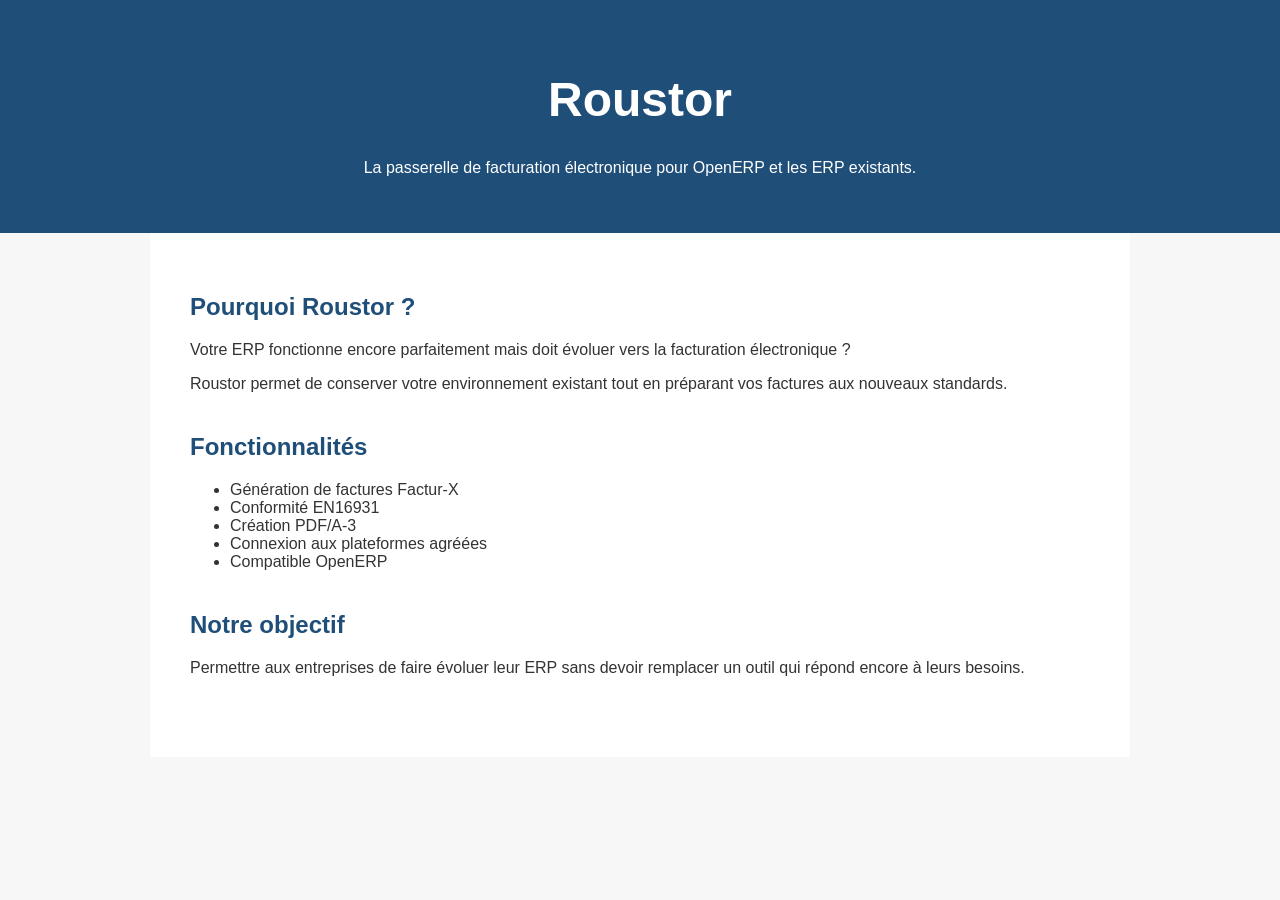
==== index.html @ 25cf322d "Revise index.html with new content and structure Updated the description meta tag and added new sect" ====
<!DOCTYPE html>
<html lang="fr">

<head>
    <meta charset="UTF-8">
    <meta name="viewport" content="width=device-width, initial-scale=1.0">

    <title>Roustor - Facturation électronique OpenERP</title>

    <meta name="description"
    content="Roustor accompagne les entreprises utilisant OpenERP vers la facturation électronique Factur-X et EN16931.">

    <link rel="stylesheet" href="style.css">
</head>

<body>

<header>
    <h1>Roustor</h1>

    <p>
        La passerelle de facturation électronique
        pour OpenERP et les ERP existants.
    </p>
</header>


<main>

<section>
<h2>Pourquoi Roustor ?</h2>

<p>
Votre ERP fonctionne encore parfaitement mais doit évoluer
vers la facturation électronique ?
</p>

<p>
Roustor permet de conserver votre environnement existant
tout en préparant vos factures aux nouveaux standards.
</p>

</section>


<section>
<h2>Fonctionnalités</h2>

<ul>
<li>Génération de factures Factur-X</li>
<li>Conformité EN16931</li>
<li>Création PDF/A-3</li>
<li>Connexion aux plateformes agréées</li>
<li>Compatible OpenERP</li>
</ul>

</section>


<section>
<h2>Notre objectif</h2>

<p>
Permettre aux entreprises de faire évoluer leur ERP
sans devoir remplacer un outil qui répond encore à leurs besoins.
</p>

</section>


</main>

</body>

</html>
---- style.css ----
body {
    font-family: Arial, sans-serif;
    margin: 0;
    padding: 0;
    background-color: #f7f7f7;
    color: #333;
}

header {
    background-color: #1f4e79;
    color: white;
    padding: 40px;
    text-align: center;
}

main {
    max-width: 900px;
    margin: auto;
    padding: 40px;
    background: white;
}

h1 {
    font-size: 48px;
}

h2 {
    color: #1f4e79;
}

section {
    margin-bottom: 40px;
}
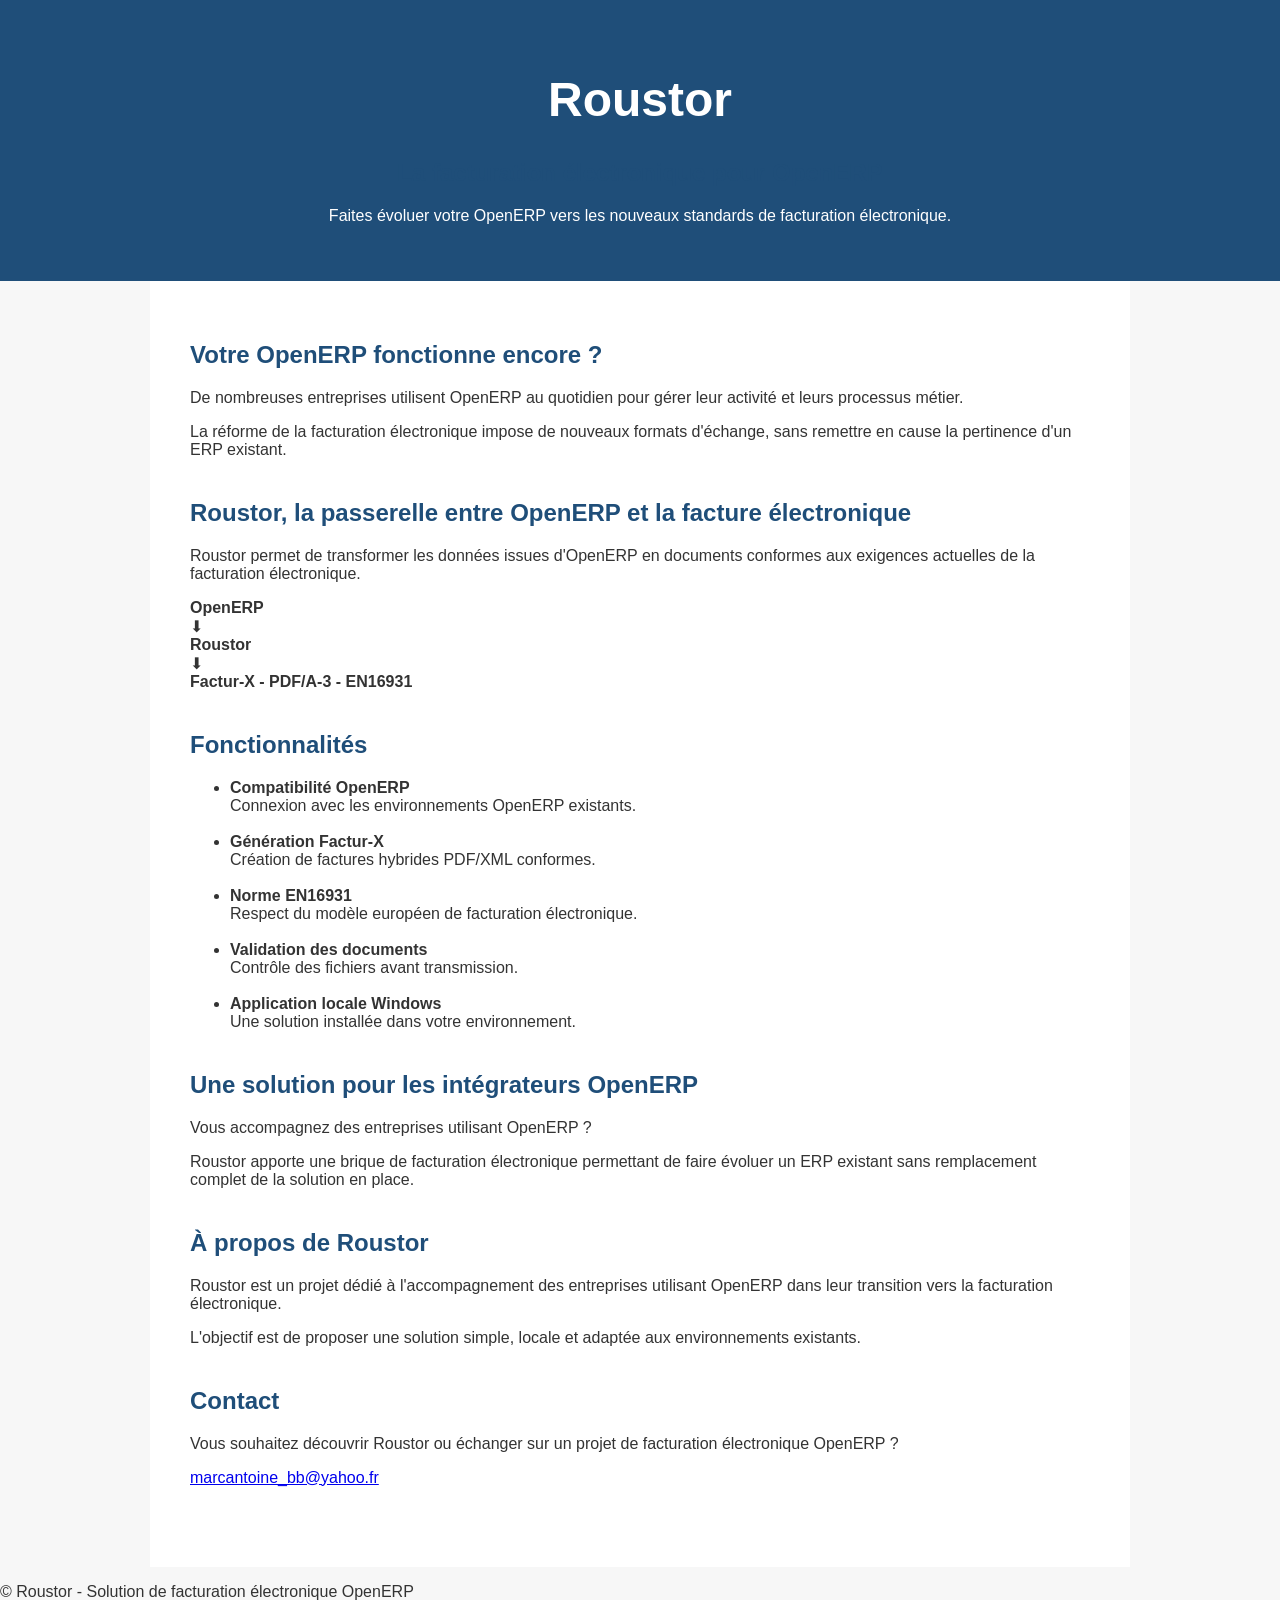
==== commit d8c77761: "Revise HTML content for Roustor's OpenERP solution Updated the title and description meta tags for b" ====
--- a/index.html
+++ b/index.html
@@ -5,71 +5,251 @@
     <meta charset="UTF-8">
     <meta name="viewport" content="width=device-width, initial-scale=1.0">
 
-    <title>Roustor - Facturation électronique OpenERP</title>
+    <title>Roustor - Facturation électronique pour OpenERP</title>
 
     <meta name="description"
-    content="Roustor accompagne les entreprises utilisant OpenERP vers la facturation électronique Factur-X et EN16931.">
+        content="Roustor est une solution de facturation électronique pour OpenERP. Génération Factur-X, PDF/A-3 et conformité EN16931.">
 
     <link rel="stylesheet" href="style.css">
 </head>
 
+
 <body>
 
+
 <header>
+
     <h1>Roustor</h1>
 
+    <h2>
+        La facturation électronique pour OpenERP
+    </h2>
+
     <p>
-        La passerelle de facturation électronique
-        pour OpenERP et les ERP existants.
+        Faites évoluer votre OpenERP vers les nouveaux standards
+        de facturation électronique.
     </p>
+
 </header>
 
 
+
 <main>
 
-<section>
-<h2>Pourquoi Roustor ?</h2>
-
-<p>
-Votre ERP fonctionne encore parfaitement mais doit évoluer
-vers la facturation électronique ?
-</p>
-
-<p>
-Roustor permet de conserver votre environnement existant
-tout en préparant vos factures aux nouveaux standards.
-</p>
-
-</section>
-
-
-<section>
+
+<section>
+
+<h2>Votre OpenERP fonctionne encore ?</h2>
+
+<p>
+De nombreuses entreprises utilisent OpenERP au quotidien
+pour gérer leur activité et leurs processus métier.
+</p>
+
+<p>
+La réforme de la facturation électronique impose de nouveaux
+formats d'échange, sans remettre en cause la pertinence
+d'un ERP existant.
+</p>
+
+</section>
+
+
+
+
+<section>
+
+<h2>Roustor, la passerelle entre OpenERP et la facture électronique</h2>
+
+<p>
+Roustor permet de transformer les données issues d'OpenERP
+en documents conformes aux exigences actuelles de la
+facturation électronique.
+</p>
+
+
+<p>
+<strong>
+OpenERP
+</strong>
+
+<br>
+
+⬇
+
+<br>
+
+<strong>
+Roustor
+</strong>
+
+<br>
+
+⬇
+
+<br>
+
+<strong>
+Factur-X - PDF/A-3 - EN16931
+</strong>
+
+</p>
+
+
+</section>
+
+
+
+
+
+<section>
+
 <h2>Fonctionnalités</h2>
 
+
 <ul>
-<li>Génération de factures Factur-X</li>
-<li>Conformité EN16931</li>
-<li>Création PDF/A-3</li>
-<li>Connexion aux plateformes agréées</li>
-<li>Compatible OpenERP</li>
+
+<li>
+<strong>Compatibilité OpenERP</strong>
+<br>
+Connexion avec les environnements OpenERP existants.
+</li>
+
+
+<br>
+
+
+<li>
+<strong>Génération Factur-X</strong>
+<br>
+Création de factures hybrides PDF/XML conformes.
+</li>
+
+
+<br>
+
+
+<li>
+<strong>Norme EN16931</strong>
+<br>
+Respect du modèle européen de facturation électronique.
+</li>
+
+
+<br>
+
+
+<li>
+<strong>Validation des documents</strong>
+<br>
+Contrôle des fichiers avant transmission.
+</li>
+
+
+<br>
+
+
+<li>
+<strong>Application locale Windows</strong>
+<br>
+Une solution installée dans votre environnement.
+</li>
+
+
 </ul>
 
-</section>
-
-
-<section>
-<h2>Notre objectif</h2>
-
-<p>
-Permettre aux entreprises de faire évoluer leur ERP
-sans devoir remplacer un outil qui répond encore à leurs besoins.
-</p>
-
-</section>
+
+</section>
+
+
+
+
+
+<section>
+
+<h2>Une solution pour les intégrateurs OpenERP</h2>
+
+
+<p>
+Vous accompagnez des entreprises utilisant OpenERP ?
+</p>
+
+
+<p>
+Roustor apporte une brique de facturation électronique
+permettant de faire évoluer un ERP existant sans
+remplacement complet de la solution en place.
+</p>
+
+
+</section>
+
+
+
+
+
+<section>
+
+<h2>À propos de Roustor</h2>
+
+
+<p>
+Roustor est un projet dédié à l'accompagnement des entreprises
+utilisant OpenERP dans leur transition vers la facturation
+électronique.
+</p>
+
+
+<p>
+L'objectif est de proposer une solution simple, locale et
+adaptée aux environnements existants.
+</p>
+
+
+</section>
+
+
+
+
+
+<section>
+
+<h2>Contact</h2>
+
+
+<p>
+Vous souhaitez découvrir Roustor ou échanger sur un projet
+de facturation électronique OpenERP ?
+</p>
+
+
+<p>
+<a href="mailto:marcantoine_bb@yahoo.fr">
+marcantoine_bb@yahoo.fr
+</a>
+</p>
+
+
+</section>
+
 
 
 </main>
 
+
+
+
+<footer>
+
+<p>
+© Roustor - Solution de facturation électronique OpenERP
+</p>
+
+
+</footer>
+
+
+
 </body>
 
 </html>
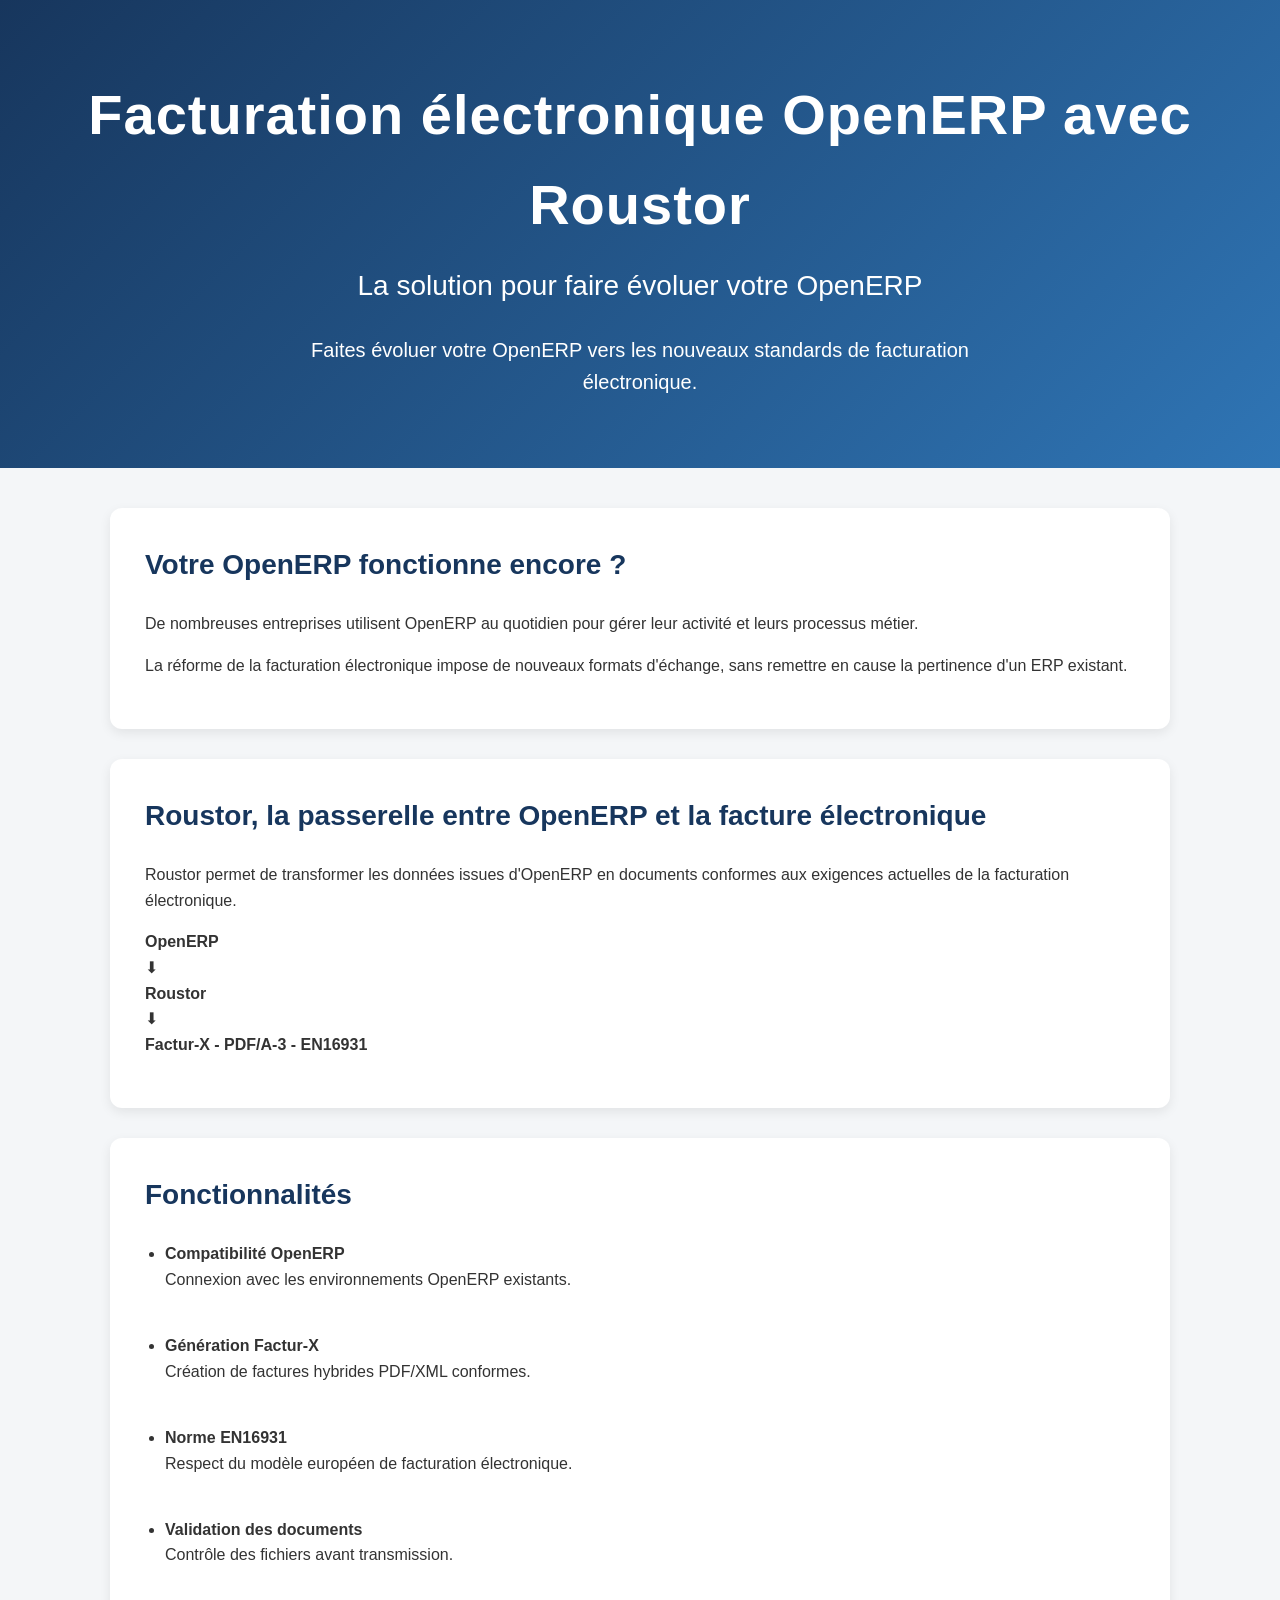
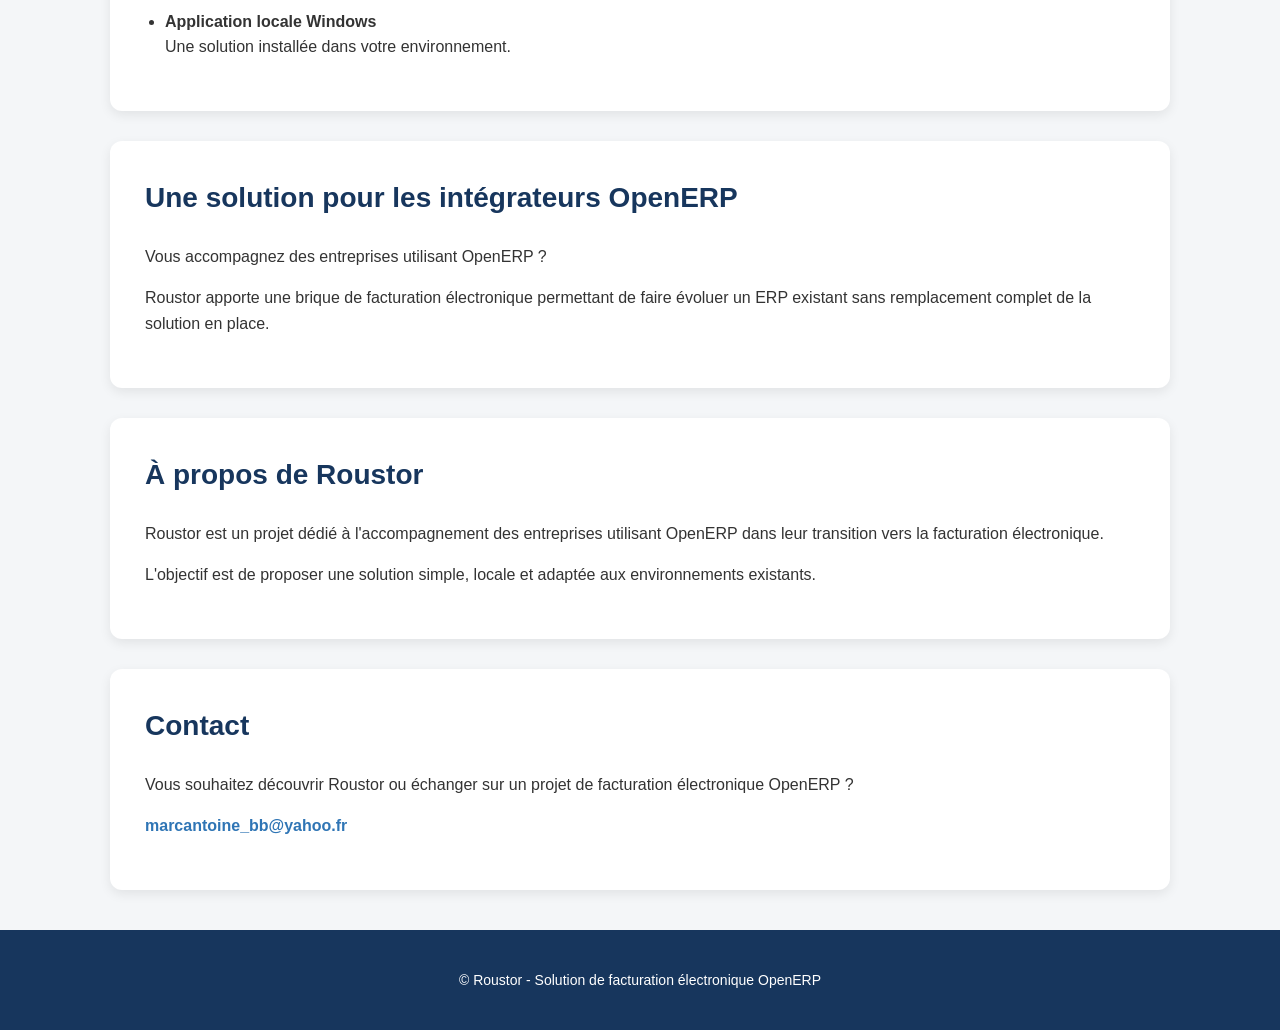
==== commit 640ccd47: "Optimisation SEO page accueil" ====
--- a/index.html
+++ b/index.html
@@ -5,10 +5,10 @@
     <meta charset="UTF-8">
     <meta name="viewport" content="width=device-width, initial-scale=1.0">
 
-    <title>Roustor - Facturation électronique pour OpenERP</title>
-
-    <meta name="description"
-        content="Roustor est une solution de facturation électronique pour OpenERP. Génération Factur-X, PDF/A-3 et conformité EN16931.">
+    <title>Roustor | Facturation électronique OpenERP - Factur-X EN16931</title>
+
+   <meta name="description"
+    content="Roustor accompagne les entreprises utilisant OpenERP dans la transition vers la facturation électronique. Génération Factur-X, PDF/A-3 et conformité EN16931.">
 
     <link rel="stylesheet" href="style.css">
 </head>
@@ -19,10 +19,12 @@
 
 <header>
 
-    <h1>Roustor</h1>
+   <h1>
+    Facturation électronique OpenERP avec Roustor
+    </h1>
 
     <h2>
-        La facturation électronique pour OpenERP
+    La solution pour faire évoluer votre OpenERP
     </h2>
 
     <p>
--- a/style.css
+++ b/style.css
@@ -1,33 +1,280 @@
+/* =========================
+   Roustor - Style principal
+   ========================= */
+
+
+* {
+    box-sizing: border-box;
+}
+
+
 body {
-    font-family: Arial, sans-serif;
+
     margin: 0;
-    padding: 0;
-    background-color: #f7f7f7;
+
+    font-family:
+        "Segoe UI",
+        Arial,
+        Helvetica,
+        sans-serif;
+
+    background-color: #f4f6f8;
+
     color: #333;
-}
+
+    line-height: 1.6;
+}
+
+
+
+/* =========================
+   En-tête
+   ========================= */
+
 
 header {
-    background-color: #1f4e79;
+
+    background:
+        linear-gradient(
+            135deg,
+            #17365d,
+            #2f75b5
+        );
+
     color: white;
-    padding: 40px;
+
     text-align: center;
-}
+
+    padding: 70px 20px;
+
+}
+
+
+
+header h1 {
+
+    font-size: 56px;
+
+    margin: 0 0 15px;
+
+    letter-spacing: 1px;
+
+}
+
+
+
+header h2 {
+
+    font-size: 28px;
+
+    font-weight: normal;
+
+    margin: 10px 0 25px;
+
+}
+
+
+
+header p {
+
+    max-width: 750px;
+
+    margin: auto;
+
+    font-size: 20px;
+
+}
+
+
+
+
+
+/* =========================
+   Contenu principal
+   ========================= */
+
 
 main {
-    max-width: 900px;
-    margin: auto;
-    padding: 40px;
+
+    max-width: 1100px;
+
+    margin: 40px auto;
+
+    padding: 0 20px;
+
+}
+
+
+
+section {
+
     background: white;
-}
-
-h1 {
-    font-size: 48px;
-}
-
-h2 {
-    color: #1f4e79;
-}
-
-section {
-    margin-bottom: 40px;
-}
+
+    border-radius: 12px;
+
+    padding: 35px;
+
+    margin-bottom: 30px;
+
+    box-shadow:
+        0 4px 12px rgba(0,0,0,0.08);
+
+}
+
+
+
+section h2 {
+
+    margin-top: 0;
+
+    color: #17365d;
+
+    font-size: 28px;
+
+}
+
+
+
+
+
+/* =========================
+   Listes fonctionnalités
+   ========================= */
+
+
+ul {
+
+    padding-left: 20px;
+
+}
+
+
+li {
+
+    margin-bottom: 15px;
+
+}
+
+
+
+
+
+/* =========================
+   Mise en avant du schéma
+   ========================= */
+
+
+section div {
+
+    text-align: center;
+
+    margin-top: 30px;
+
+}
+
+
+
+section div p {
+
+    display: inline-block;
+
+    background: #eef5fb;
+
+    padding: 25px 45px;
+
+    border-radius: 10px;
+
+    font-size: 18px;
+
+}
+
+
+
+
+
+/* =========================
+   Liens
+   ========================= */
+
+
+a {
+
+    color: #2f75b5;
+
+    font-weight: bold;
+
+    text-decoration: none;
+
+}
+
+
+a:hover {
+
+    text-decoration: underline;
+
+}
+
+
+
+
+
+/* =========================
+   Pied de page
+   ========================= */
+
+
+footer {
+
+    text-align: center;
+
+    padding: 25px;
+
+    background: #17365d;
+
+    color: white;
+
+    font-size: 14px;
+
+}
+
+
+
+
+
+/* =========================
+   Adaptation mobile
+   ========================= */
+
+
+@media screen and (max-width: 700px) {
+
+
+    header h1 {
+
+        font-size: 42px;
+
+    }
+
+
+    header h2 {
+
+        font-size: 22px;
+
+    }
+
+
+    header p {
+
+        font-size: 17px;
+
+    }
+
+
+    section {
+
+        padding: 25px;
+
+    }
+
+
+}
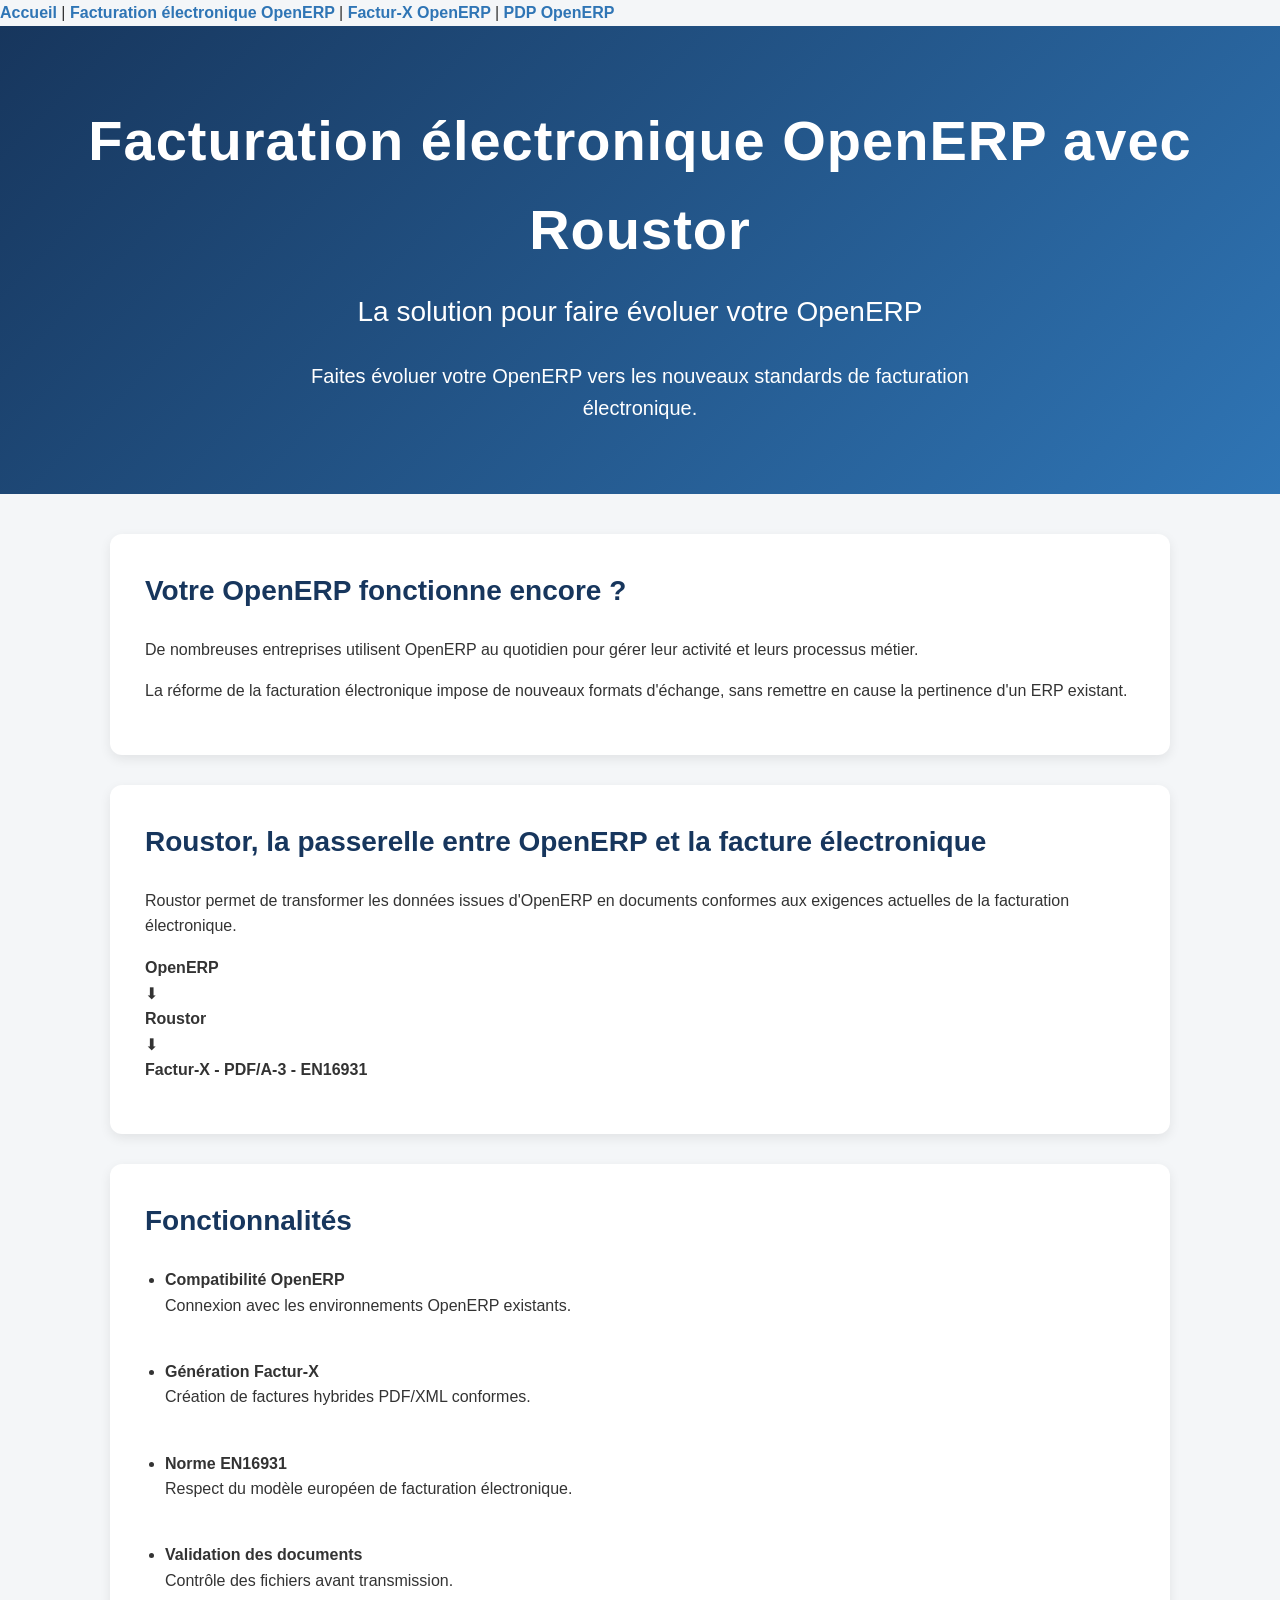
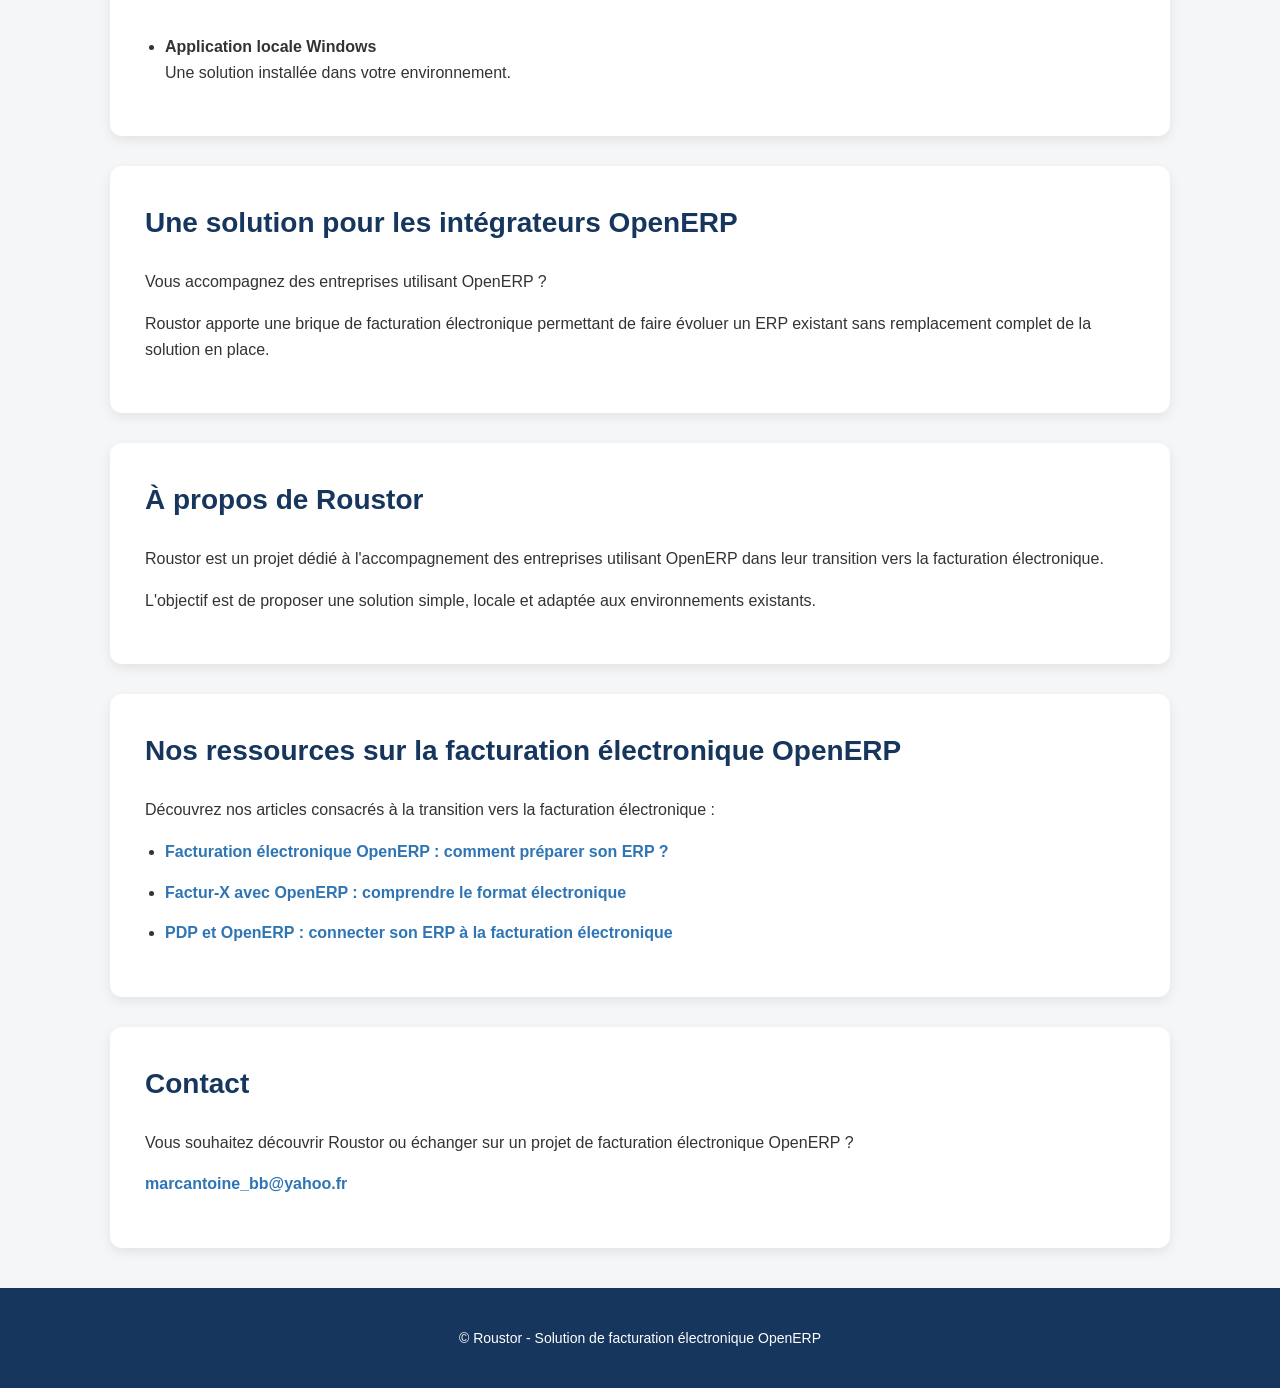
==== commit 5829514b: "Enhance index.html with navigation and resources Added navigation links and resource section for ele" ====
--- a/index.html
+++ b/index.html
@@ -16,6 +16,31 @@
 
 <body>
 
+    <nav>
+
+        <a href="index.html">
+            Accueil
+        </a>
+    
+        |
+    
+        <a href="facturation-electronique-openerp.html">
+            Facturation électronique OpenERP
+        </a>
+    
+        |
+    
+        <a href="factur-x-openerp.html">
+            Factur-X OpenERP
+        </a>
+    
+        |
+    
+        <a href="pdp-facturation-electronique-openerp.html">
+            PDP OpenERP
+        </a>
+    
+    </nav>
 
 <header>
 
@@ -211,11 +236,49 @@
 </section>
 
 
-
-
-
-<section>
-
+<section>
+    
+    <h2>
+    Nos ressources sur la facturation électronique OpenERP
+    </h2>
+    
+    
+    <p>
+    Découvrez nos articles consacrés à la transition
+    vers la facturation électronique :
+    </p>
+    
+    
+    <ul>
+    
+    <li>
+    <a href="facturation-electronique-openerp.html">
+    Facturation électronique OpenERP : comment préparer son ERP ?
+    </a>
+    </li>
+    
+    
+    <li>
+    <a href="factur-x-openerp.html">
+    Factur-X avec OpenERP : comprendre le format électronique
+    </a>
+    </li>
+    
+    
+    <li>
+    <a href="pdp-facturation-electronique-openerp.html">
+    PDP et OpenERP : connecter son ERP à la facturation électronique
+    </a>
+    </li>
+    
+    </ul>
+    
+    
+    </section>
+
+
+<section>
+    
 <h2>Contact</h2>
 
 
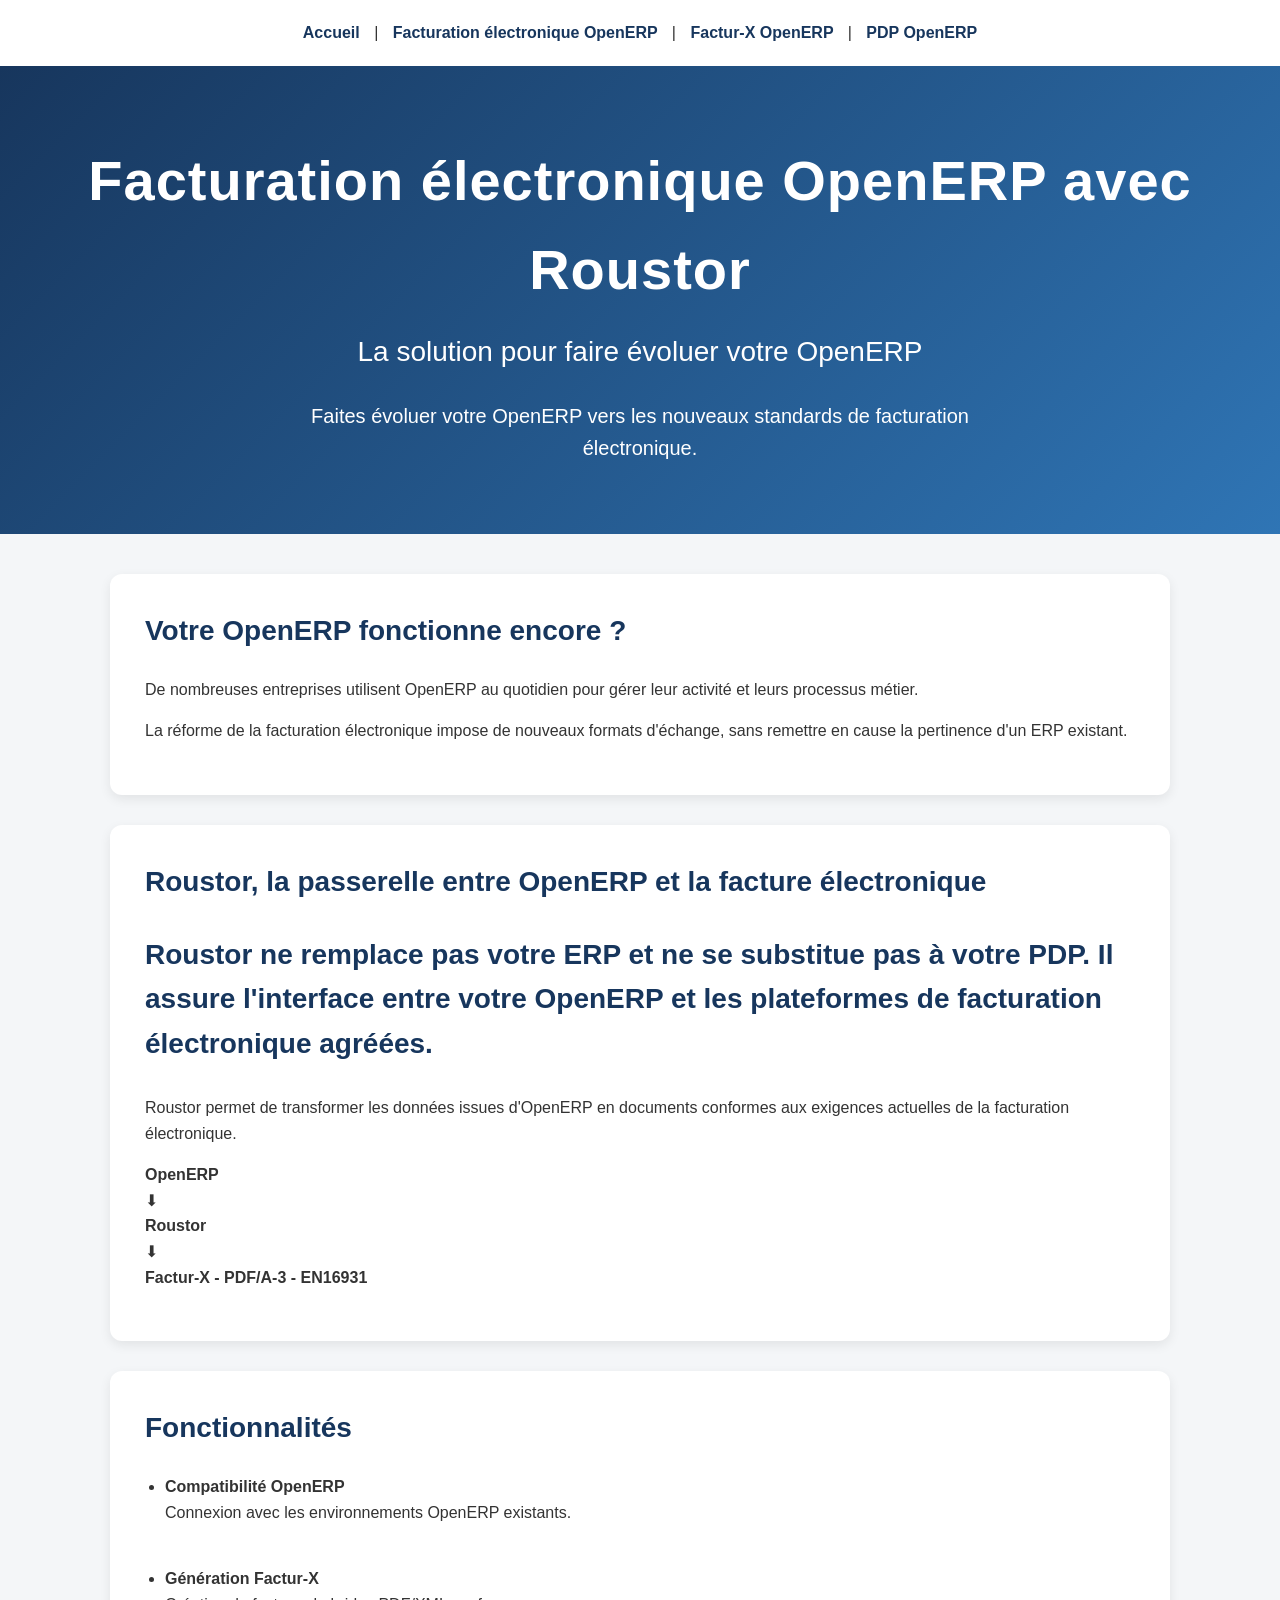
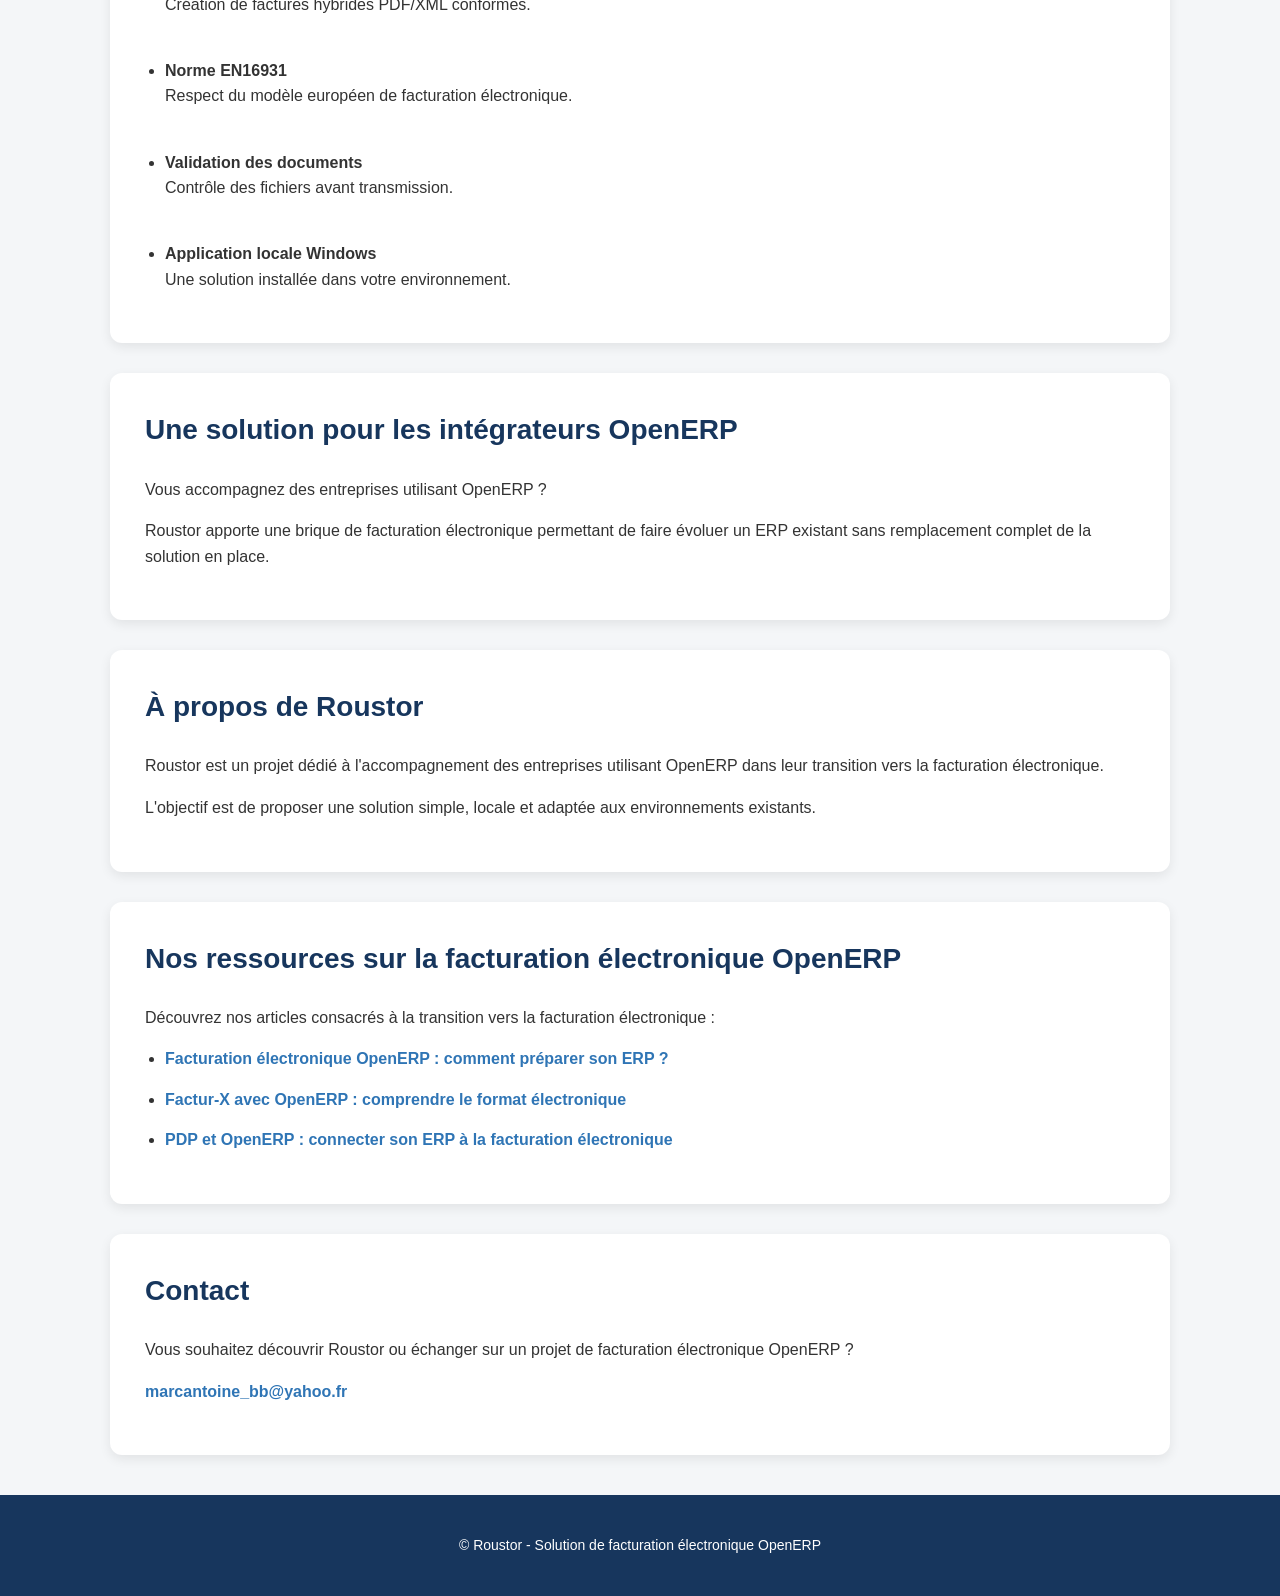
==== commit a6aecb97: "Enhance Roustor section with additional information Added a description paragraph about Roustor's fu" ====
--- a/index.html
+++ b/index.html
@@ -86,7 +86,15 @@
 
 <section>
 
-<h2>Roustor, la passerelle entre OpenERP et la facture électronique</h2>
+<h2>Roustor, la passerelle entre OpenERP et la facture électronique
+    
+<p>
+Roustor ne remplace pas votre ERP et ne se substitue pas à votre PDP.
+Il assure l'interface entre votre OpenERP et les plateformes de
+facturation électronique agréées.
+</p>
+
+</h2>
 
 <p>
 Roustor permet de transformer les données issues d'OpenERP
--- a/style.css
+++ b/style.css
@@ -278,3 +278,29 @@
 
 
 }
+
+nav {
+
+    text-align: center;
+
+    padding: 20px;
+
+    background: white;
+
+}
+
+
+nav a {
+
+    margin: 0 10px;
+
+    color: #17365d;
+
+}
+
+
+nav a:hover {
+
+    color: #2f75b5;
+
+}
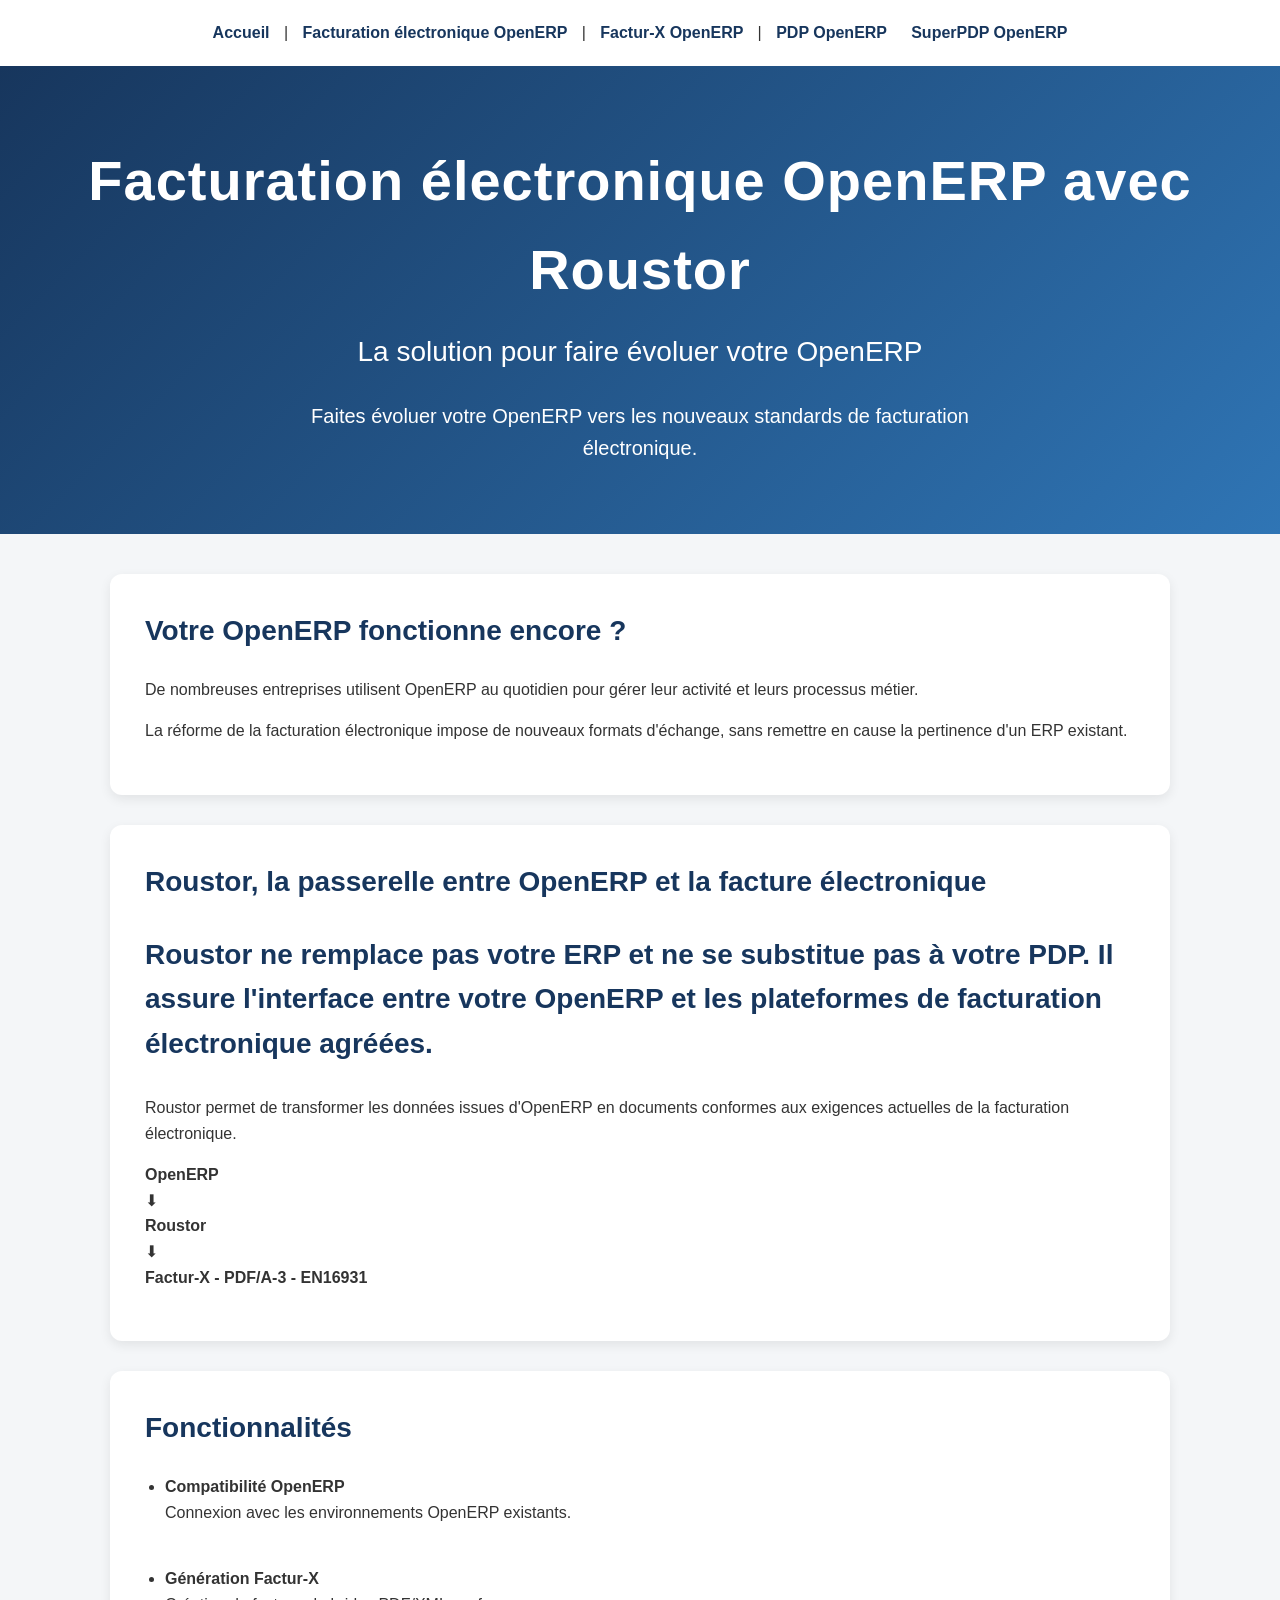
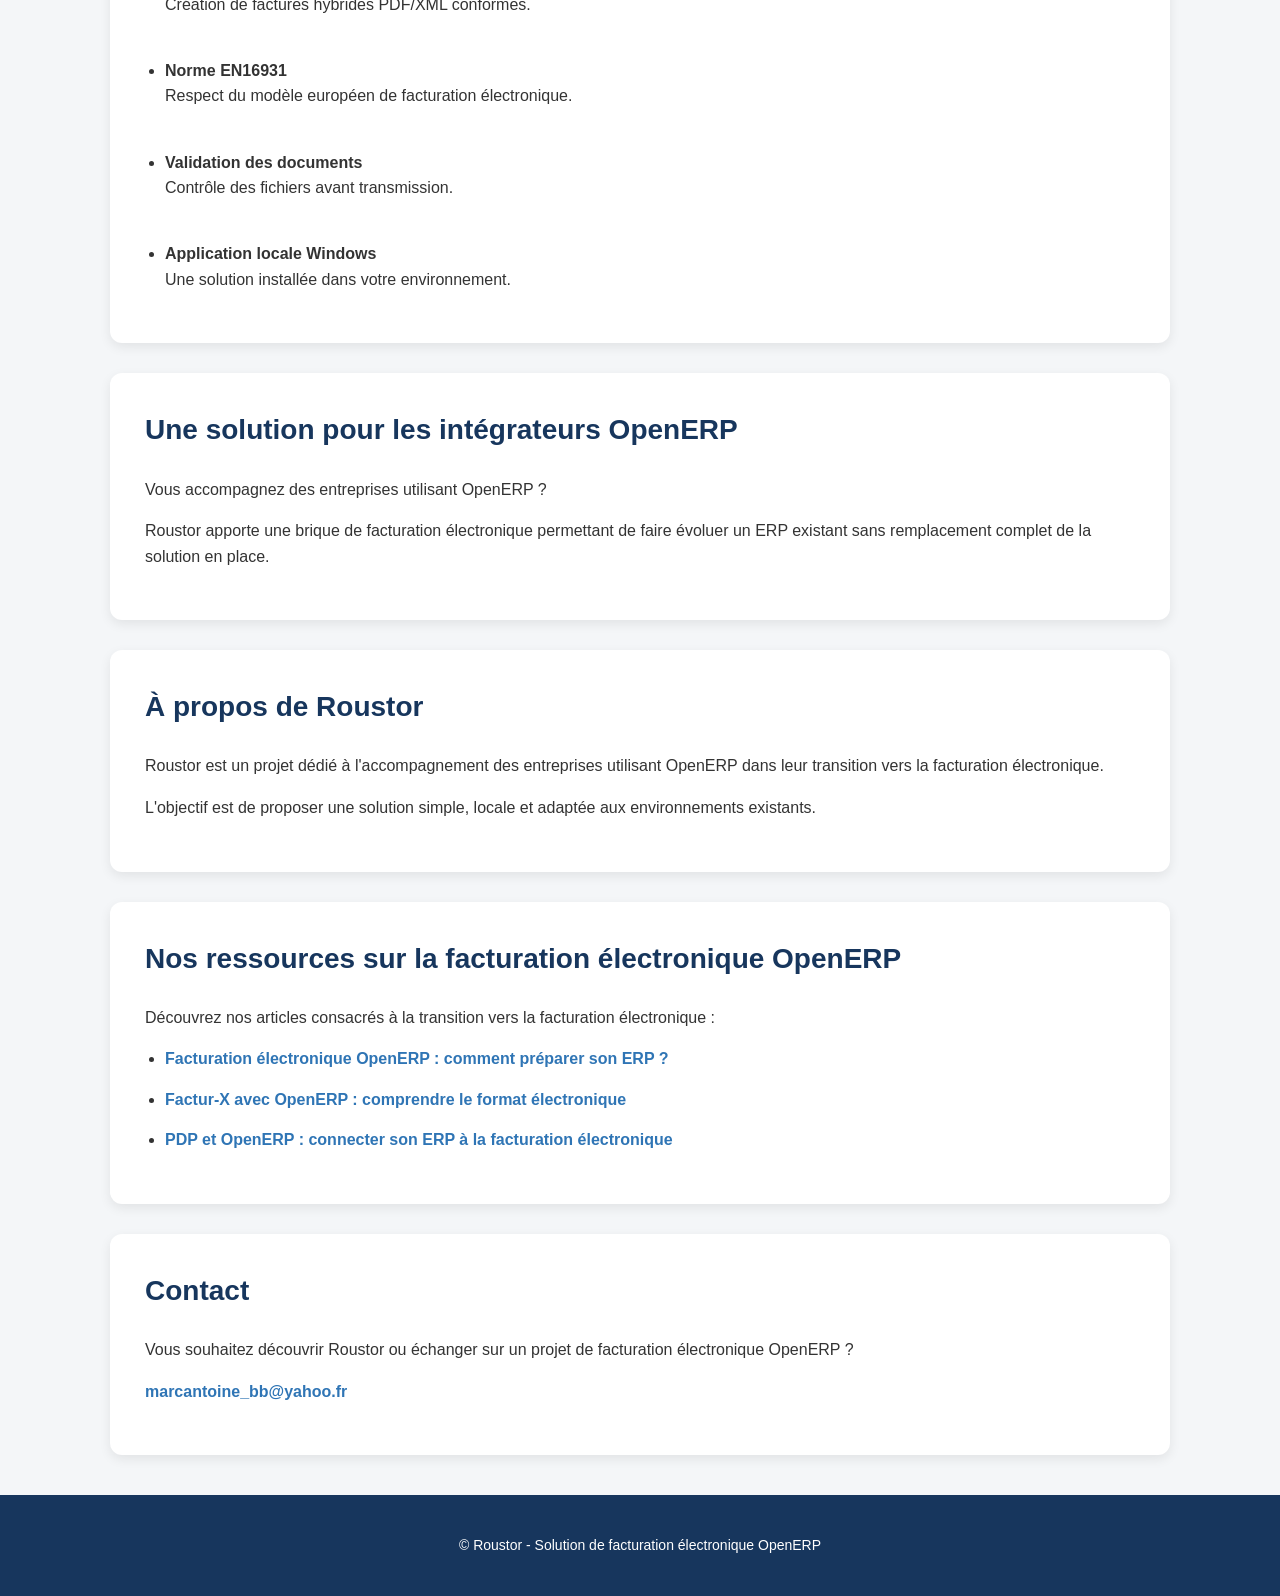
==== commit 2cd31ae3: "Add link to SuperPDP OpenERP in index.html" ====
--- a/index.html
+++ b/index.html
@@ -38,6 +38,10 @@
     
         <a href="pdp-facturation-electronique-openerp.html">
             PDP OpenERP
+        </a>
+
+        <a href="superpdp-openerp.html">
+            SuperPDP OpenERP
         </a>
     
     </nav>
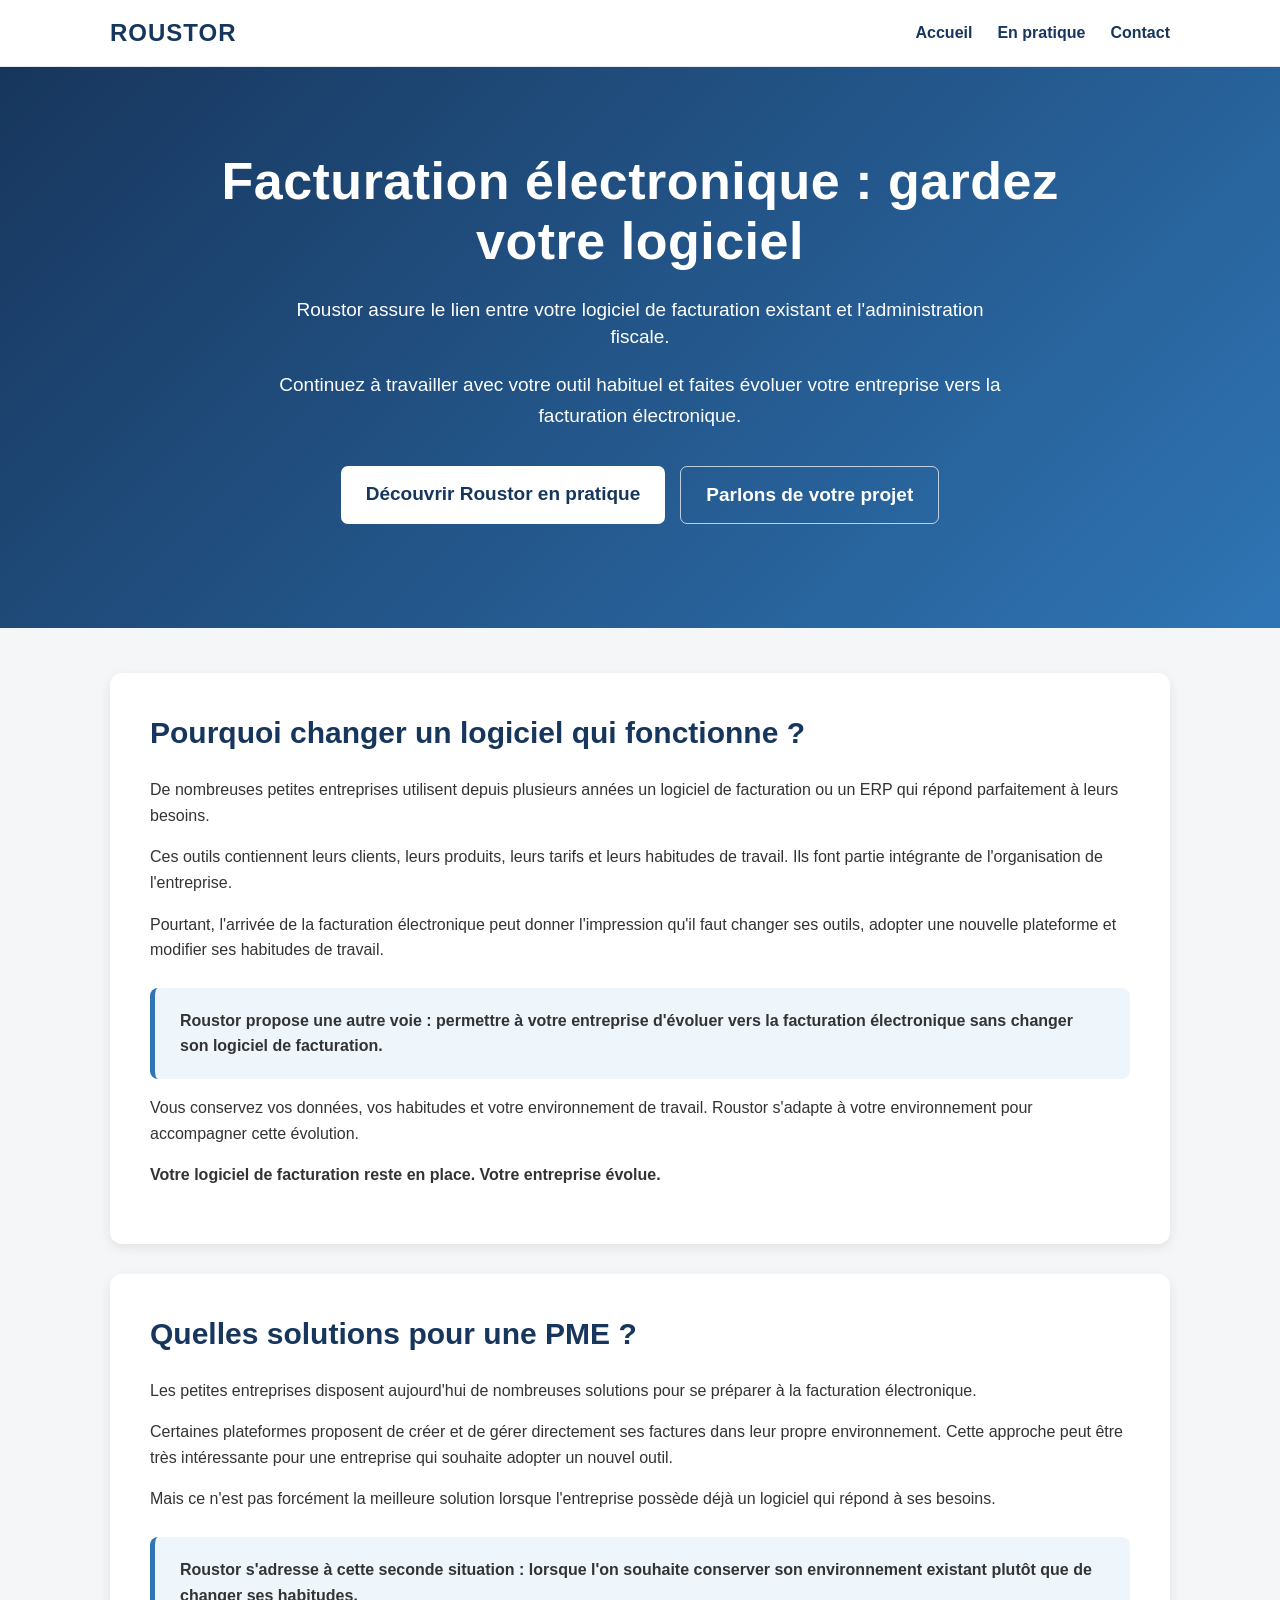
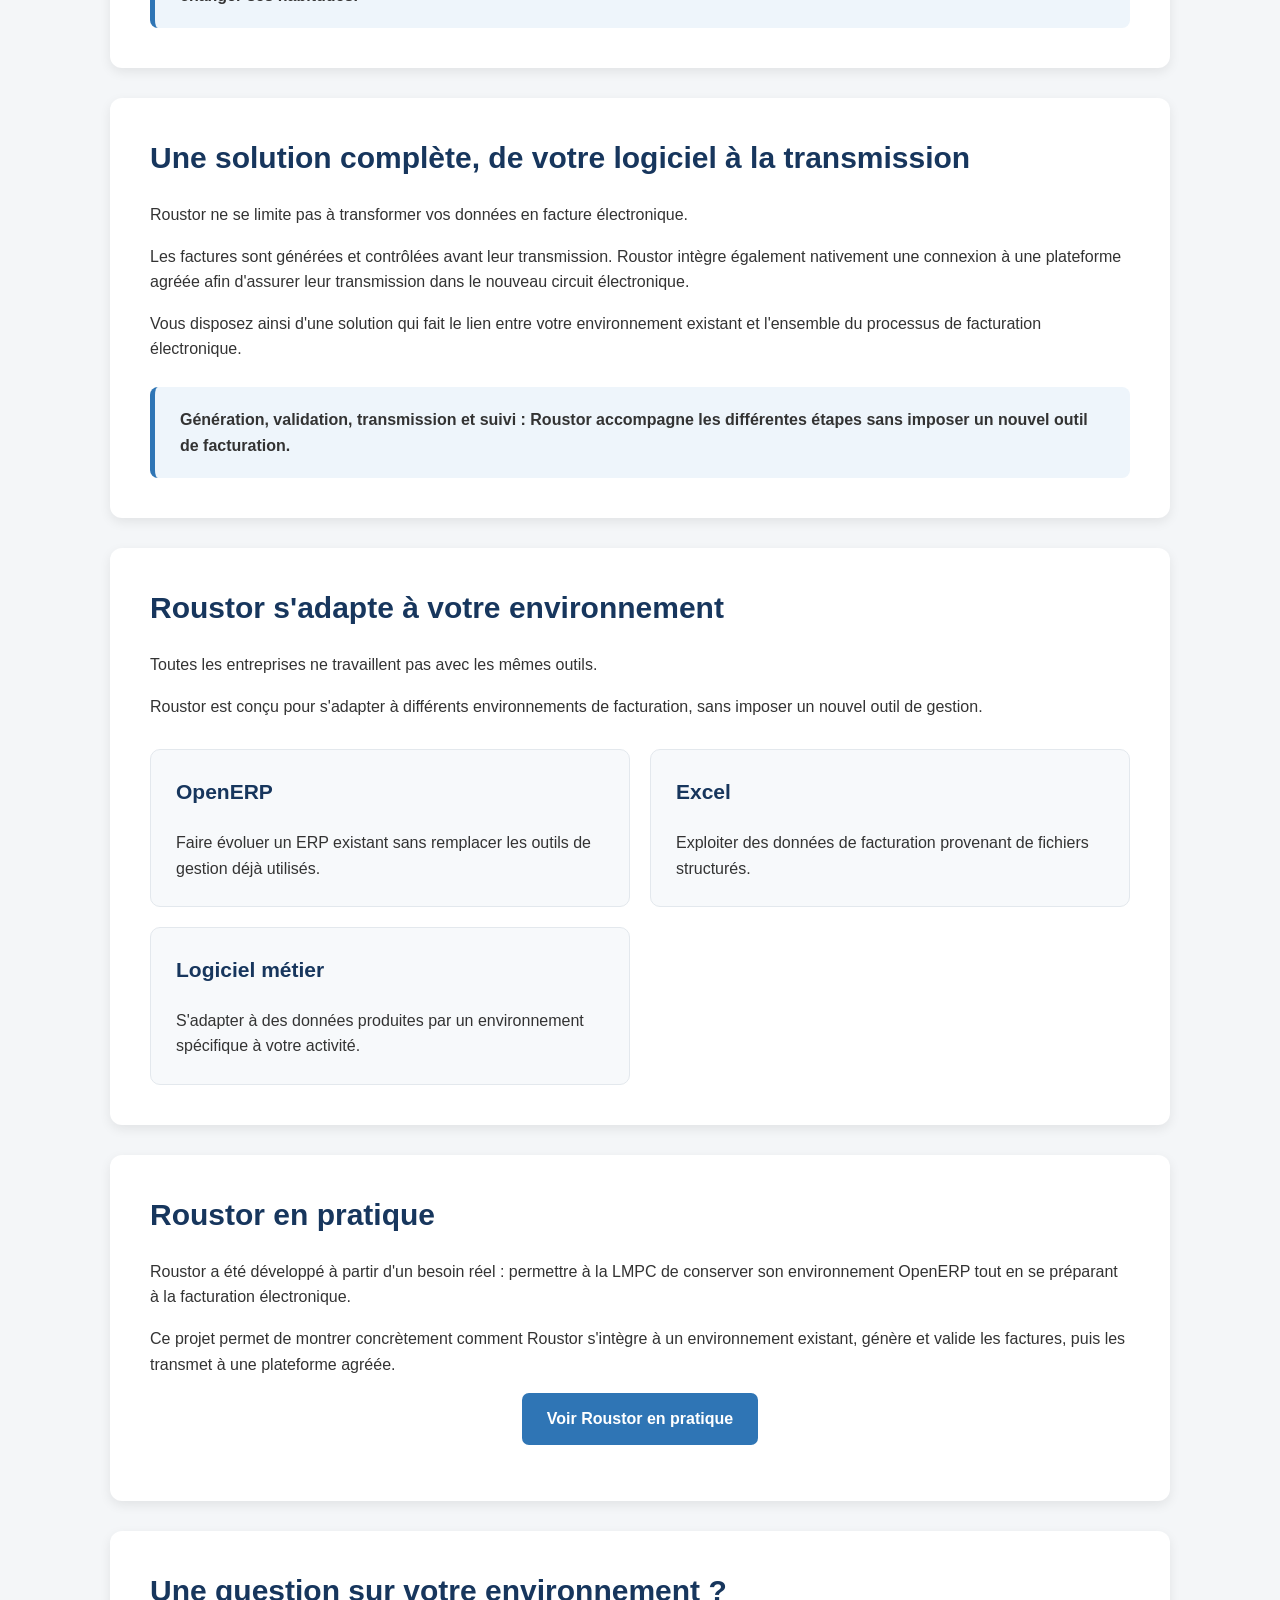
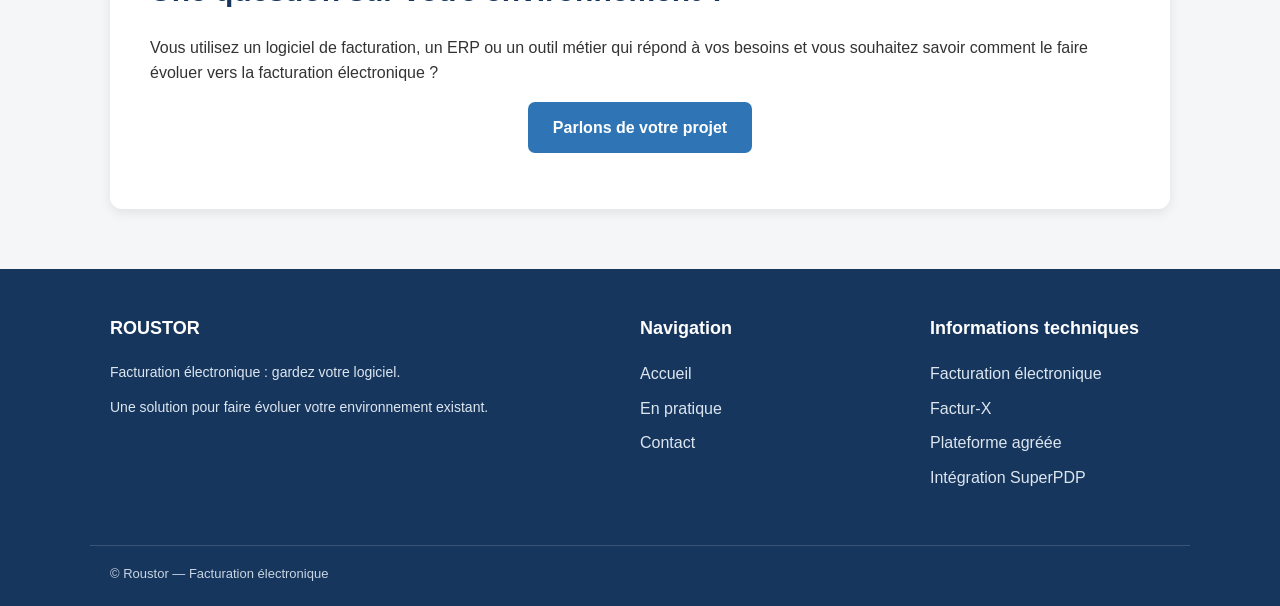
==== commit 6cb431f3: "Amélioration Site Roustor - page accueil et en pratique - footere" ====
--- a/index.html
+++ b/index.html
@@ -2,331 +2,511 @@
 <html lang="fr">
 
 <head>
+
     <meta charset="UTF-8">
-    <meta name="viewport" content="width=device-width, initial-scale=1.0">
-
-    <title>Roustor | Facturation électronique OpenERP - Factur-X EN16931</title>
-
-   <meta name="description"
-    content="Roustor accompagne les entreprises utilisant OpenERP dans la transition vers la facturation électronique. Génération Factur-X, PDF/A-3 et conformité EN16931.">
+
+    <meta name="viewport"
+          content="width=device-width, initial-scale=1.0">
+
+    <title>
+        Roustor | Facturation électronique : gardez votre logiciel
+    </title>
+
+    <meta name="description"
+          content="Facturation électronique : gardez votre logiciel. Roustor accompagne les entreprises dans leur transition vers la facturation électronique sans changer leurs outils existants.">
 
     <link rel="stylesheet" href="style.css">
+
 </head>
 
 
 <body>
 
-    <nav>
-
-        <a href="index.html">
-            Accueil
+
+<!-- =========================================================
+     NAVIGATION
+     ========================================================= -->
+
+<nav>
+
+    <div class="nav-container">
+
+        <a class="logo" href="index.html">
+            ROUSTOR
         </a>
-    
-        |
-    
-        <a href="facturation-electronique-openerp.html">
-            Facturation électronique OpenERP
+
+        <div class="nav-links">
+
+            <a href="index.html">
+                Accueil
+            </a>
+
+            <a href="en-pratique.html">
+                En pratique
+            </a>
+
+            <a href="contact.html">
+                Contact
+            </a>
+
+        </div>
+
+    </div>
+
+</nav>
+
+
+
+<!-- =========================================================
+     HERO
+     ========================================================= -->
+
+<header class="hero">
+
+    <div class="hero-content">
+
+        <h1>
+            Facturation électronique :
+            gardez votre logiciel
+        </h1>
+
+        <p class="hero-subtitle">
+            Roustor assure le lien entre votre logiciel de
+            facturation existant et l'administration fiscale.
+        </p>
+
+        <p>
+            Continuez à travailler avec votre outil habituel
+            et faites évoluer votre entreprise vers la
+            facturation électronique.
+        </p>
+
+        <p class="hero-actions">
+
+            <a href="en-pratique.html"
+               class="button button-primary">
+
+                Découvrir Roustor en pratique
+
+            </a>
+
+            <a href="contact.html"
+               class="button button-secondary">
+
+                Parlons de votre projet
+
+            </a>
+
+        </p>
+
+    </div>
+
+</header>
+
+
+
+<main>
+
+
+<!-- =========================================================
+     LE PROBLEME
+     ========================================================= -->
+
+<section>
+
+    <h2>
+        Pourquoi changer un logiciel qui fonctionne ?
+    </h2>
+
+    <p>
+        De nombreuses petites entreprises utilisent depuis
+        plusieurs années un logiciel de facturation ou un ERP
+        qui répond parfaitement à leurs besoins.
+    </p>
+
+    <p>
+        Ces outils contiennent leurs clients, leurs produits,
+        leurs tarifs et leurs habitudes de travail.
+        Ils font partie intégrante de l'organisation
+        de l'entreprise.
+    </p>
+
+    <p>
+        Pourtant, l'arrivée de la facturation électronique
+        peut donner l'impression qu'il faut changer ses outils,
+        adopter une nouvelle plateforme et modifier ses
+        habitudes de travail.
+    </p>
+
+    <div class="highlight">
+
+        <strong>
+            Roustor propose une autre voie :
+            permettre à votre entreprise d'évoluer vers
+            la facturation électronique sans changer
+            son logiciel de facturation.
+        </strong>
+
+    </div>
+
+    <p>
+        Vous conservez vos données, vos habitudes et votre
+        environnement de travail. Roustor s'adapte à votre
+        environnement pour accompagner cette évolution.
+    </p>
+
+    <p>
+        <strong>
+            Votre logiciel de facturation reste en place.
+            Votre entreprise évolue.
+        </strong>
+    </p>
+
+</section>
+
+
+
+<!-- =========================================================
+     LES SOLUTIONS POUR UNE PME
+     ========================================================= -->
+
+<section>
+
+    <h2>
+        Quelles solutions pour une PME ?
+    </h2>
+
+    <p>
+        Les petites entreprises disposent aujourd'hui
+        de nombreuses solutions pour se préparer à la
+        facturation électronique.
+    </p>
+
+    <p>
+        Certaines plateformes proposent de créer et de gérer
+        directement ses factures dans leur propre environnement.
+        Cette approche peut être très intéressante pour une
+        entreprise qui souhaite adopter un nouvel outil.
+    </p>
+
+    <p>
+        Mais ce n'est pas forcément la meilleure solution
+        lorsque l'entreprise possède déjà un logiciel qui
+        répond à ses besoins.
+    </p>
+
+    <div class="highlight">
+
+        <strong>
+            Roustor s'adresse à cette seconde situation :
+            lorsque l'on souhaite conserver son environnement
+            existant plutôt que de changer ses habitudes.
+        </strong>
+
+    </div>
+
+</section>
+
+
+
+<!-- =========================================================
+     ROUSTOR ET LA TRANSMISSION
+     ========================================================= -->
+
+<section>
+
+    <h2>
+        Une solution complète, de votre logiciel à la transmission
+    </h2>
+
+    <p>
+        Roustor ne se limite pas à transformer vos données
+        en facture électronique.
+    </p>
+
+    <p>
+        Les factures sont générées et contrôlées avant leur
+        transmission. Roustor intègre également nativement
+        une connexion à une plateforme agréée afin d'assurer
+        leur transmission dans le nouveau circuit électronique.
+    </p>
+
+    <p>
+        Vous disposez ainsi d'une solution qui fait le lien
+        entre votre environnement existant et l'ensemble
+        du processus de facturation électronique.
+    </p>
+
+    <div class="highlight">
+
+        <strong>
+            Génération, validation, transmission et suivi :
+            Roustor accompagne les différentes étapes sans
+            imposer un nouvel outil de facturation.
+        </strong>
+
+    </div>
+
+</section>
+
+
+
+<!-- =========================================================
+     ADAPTABILITE
+     ========================================================= -->
+
+<section>
+
+    <h2>
+        Roustor s'adapte à votre environnement
+    </h2>
+
+    <p>
+        Toutes les entreprises ne travaillent pas avec
+        les mêmes outils.
+    </p>
+
+    <p>
+        Roustor est conçu pour s'adapter à différents
+        environnements de facturation, sans imposer
+        un nouvel outil de gestion.
+    </p>
+
+    <div class="feature-grid">
+
+
+        <div class="feature-card">
+
+            <h3>
+                OpenERP
+            </h3>
+
+            <p>
+                Faire évoluer un ERP existant sans remplacer
+                les outils de gestion déjà utilisés.
+            </p>
+
+        </div>
+
+
+        <div class="feature-card">
+
+            <h3>
+                Excel
+            </h3>
+
+            <p>
+                Exploiter des données de facturation provenant
+                de fichiers structurés.
+            </p>
+
+        </div>
+
+
+        <div class="feature-card">
+
+            <h3>
+                Logiciel métier
+            </h3>
+
+            <p>
+                S'adapter à des données produites par un
+                environnement spécifique à votre activité.
+            </p>
+
+        </div>
+
+
+    </div>
+
+</section>
+
+
+
+<!-- =========================================================
+     EN PRATIQUE
+     ========================================================= -->
+
+<section>
+
+    <h2>
+        Roustor en pratique
+    </h2>
+
+    <p>
+        Roustor a été développé à partir d'un besoin réel :
+        permettre à la LMPC de conserver son environnement
+        OpenERP tout en se préparant à la facturation
+        électronique.
+    </p>
+
+    <p>
+        Ce projet permet de montrer concrètement comment
+        Roustor s'intègre à un environnement existant,
+        génère et valide les factures, puis les transmet
+        à une plateforme agréée.
+    </p>
+
+
+    <p class="center">
+
+        <a href="en-pratique.html"
+           class="button button-primary">
+
+            Voir Roustor en pratique
+
         </a>
-    
-        |
-    
-        <a href="factur-x-openerp.html">
-            Factur-X OpenERP
+
+    </p>
+
+</section>
+
+
+
+<!-- =========================================================
+     APPEL À L'ACTION
+     ========================================================= -->
+
+<section>
+
+    <h2>
+        Une question sur votre environnement ?
+    </h2>
+
+    <p>
+        Vous utilisez un logiciel de facturation, un ERP
+        ou un outil métier qui répond à vos besoins et vous
+        souhaitez savoir comment le faire évoluer vers la
+        facturation électronique ?
+    </p>
+
+    <p class="center">
+
+        <a href="contact.html"
+           class="button button-primary">
+
+            Parlons de votre projet
+
         </a>
-    
-        |
-    
-        <a href="pdp-facturation-electronique-openerp.html">
-            PDP OpenERP
-        </a>
-
-        <a href="superpdp-openerp.html">
-            SuperPDP OpenERP
-        </a>
-    
-    </nav>
-
-<header>
-
-   <h1>
-    Facturation électronique OpenERP avec Roustor
-    </h1>
-
-    <h2>
-    La solution pour faire évoluer votre OpenERP
-    </h2>
-
-    <p>
-        Faites évoluer votre OpenERP vers les nouveaux standards
-        de facturation électronique.
-    </p>
-
-</header>
-
-
-
-<main>
-
-
-<section>
-
-<h2>Votre OpenERP fonctionne encore ?</h2>
-
-<p>
-De nombreuses entreprises utilisent OpenERP au quotidien
-pour gérer leur activité et leurs processus métier.
-</p>
-
-<p>
-La réforme de la facturation électronique impose de nouveaux
-formats d'échange, sans remettre en cause la pertinence
-d'un ERP existant.
-</p>
+
+    </p>
 
 </section>
 
 
-
-
-<section>
-
-<h2>Roustor, la passerelle entre OpenERP et la facture électronique
-    
-<p>
-Roustor ne remplace pas votre ERP et ne se substitue pas à votre PDP.
-Il assure l'interface entre votre OpenERP et les plateformes de
-facturation électronique agréées.
-</p>
-
-</h2>
-
-<p>
-Roustor permet de transformer les données issues d'OpenERP
-en documents conformes aux exigences actuelles de la
-facturation électronique.
-</p>
-
-
-<p>
-<strong>
-OpenERP
-</strong>
-
-<br>
-
-⬇
-
-<br>
-
-<strong>
-Roustor
-</strong>
-
-<br>
-
-⬇
-
-<br>
-
-<strong>
-Factur-X - PDF/A-3 - EN16931
-</strong>
-
-</p>
-
-
-</section>
-
-
-
-
-
-<section>
-
-<h2>Fonctionnalités</h2>
-
-
-<ul>
-
-<li>
-<strong>Compatibilité OpenERP</strong>
-<br>
-Connexion avec les environnements OpenERP existants.
-</li>
-
-
-<br>
-
-
-<li>
-<strong>Génération Factur-X</strong>
-<br>
-Création de factures hybrides PDF/XML conformes.
-</li>
-
-
-<br>
-
-
-<li>
-<strong>Norme EN16931</strong>
-<br>
-Respect du modèle européen de facturation électronique.
-</li>
-
-
-<br>
-
-
-<li>
-<strong>Validation des documents</strong>
-<br>
-Contrôle des fichiers avant transmission.
-</li>
-
-
-<br>
-
-
-<li>
-<strong>Application locale Windows</strong>
-<br>
-Une solution installée dans votre environnement.
-</li>
-
-
-</ul>
-
-
-</section>
-
-
-
-
-
-<section>
-
-<h2>Une solution pour les intégrateurs OpenERP</h2>
-
-
-<p>
-Vous accompagnez des entreprises utilisant OpenERP ?
-</p>
-
-
-<p>
-Roustor apporte une brique de facturation électronique
-permettant de faire évoluer un ERP existant sans
-remplacement complet de la solution en place.
-</p>
-
-
-</section>
-
-
-
-
-
-<section>
-
-<h2>À propos de Roustor</h2>
-
-
-<p>
-Roustor est un projet dédié à l'accompagnement des entreprises
-utilisant OpenERP dans leur transition vers la facturation
-électronique.
-</p>
-
-
-<p>
-L'objectif est de proposer une solution simple, locale et
-adaptée aux environnements existants.
-</p>
-
-
-</section>
-
-
-<section>
-    
-    <h2>
-    Nos ressources sur la facturation électronique OpenERP
-    </h2>
-    
-    
-    <p>
-    Découvrez nos articles consacrés à la transition
-    vers la facturation électronique :
-    </p>
-    
-    
-    <ul>
-    
-    <li>
-    <a href="facturation-electronique-openerp.html">
-    Facturation électronique OpenERP : comment préparer son ERP ?
-    </a>
-    </li>
-    
-    
-    <li>
-    <a href="factur-x-openerp.html">
-    Factur-X avec OpenERP : comprendre le format électronique
-    </a>
-    </li>
-    
-    
-    <li>
-    <a href="pdp-facturation-electronique-openerp.html">
-    PDP et OpenERP : connecter son ERP à la facturation électronique
-    </a>
-    </li>
-    
-    </ul>
-    
-    
-    </section>
-
-
-<section>
-    
-<h2>Contact</h2>
-
-
-<p>
-Vous souhaitez découvrir Roustor ou échanger sur un projet
-de facturation électronique OpenERP ?
-</p>
-
-
-<p>
-<a href="mailto:marcantoine_bb@yahoo.fr">
-marcantoine_bb@yahoo.fr
-</a>
-</p>
-
-
-</section>
-
-
-
 </main>
 
 
 
+<!-- =========================================================
+     FOOTER
+     ========================================================= -->
 
 <footer>
 
-<p>
-© Roustor - Solution de facturation électronique OpenERP
-</p>
-
+    <div class="footer-container">
+
+
+        <div class="footer-column">
+
+            <h3>
+                ROUSTOR
+            </h3>
+
+            <p>
+                Facturation électronique :
+                gardez votre logiciel.
+            </p>
+
+            <p>
+                Une solution pour faire évoluer votre
+                environnement existant.
+            </p>
+
+        </div>
+
+
+        <div class="footer-column">
+
+            <h3>
+                Navigation
+            </h3>
+
+            <ul>
+
+                <li>
+                    <a href="index.html">
+                        Accueil
+                    </a>
+                </li>
+
+                <li>
+                    <a href="en-pratique.html">
+                        En pratique
+                    </a>
+                </li>
+
+                <li>
+                    <a href="contact.html">
+                        Contact
+                    </a>
+                </li>
+
+            </ul>
+
+        </div>
+
+
+        <div class="footer-column">
+
+            <h3>
+                Informations techniques
+            </h3>
+
+            <ul>
+
+                <li>
+                    <a href="facturation-electronique-openerp.html">
+                        Facturation électronique
+                    </a>
+                </li>
+
+                <li>
+                    <a href="factur-x-openerp.html">
+                        Factur-X
+                    </a>
+                </li>
+
+                <li>
+                    <a href="pdp-facturation-electronique-openerp.html">
+                        Plateforme agréée
+                    </a>
+                </li>
+
+                <li>
+                    <a href="superpdp-openerp.html">
+                        Intégration SuperPDP
+                    </a>
+                </li>
+
+            </ul>
+
+        </div>
+
+    </div>
+
+
+    <div class="footer-bottom">
+
+        <p>
+            © Roustor — Facturation électronique
+        </p>
+
+    </div>
 
 </footer>
 
 
-
 </body>
 
-</html>
+</html>
--- a/style.css
+++ b/style.css
@@ -1,15 +1,16 @@
-/* =========================
-   Roustor - Style principal
-   ========================= */
-
+/* =========================================================
+   ROUSTOR - STYLE PRINCIPAL
+   ========================================================= */
 
 * {
     box-sizing: border-box;
 }
 
+html {
+    scroll-behavior: smooth;
+}
 
 body {
-
     margin: 0;
 
     font-family:
@@ -19,21 +20,70 @@
         sans-serif;
 
     background-color: #f4f6f8;
-
     color: #333;
 
     line-height: 1.6;
 }
 
 
-
-/* =========================
-   En-tête
-   ========================= */
-
-
-header {
-
+/* =========================================================
+   NAVIGATION
+   ========================================================= */
+
+nav {
+    background: white;
+    border-bottom: 1px solid #e5e9ed;
+
+    position: sticky;
+    top: 0;
+
+    z-index: 1000;
+}
+
+.nav-container {
+    max-width: 1100px;
+    margin: auto;
+
+    padding: 14px 20px;
+
+    display: flex;
+    align-items: center;
+    justify-content: space-between;
+}
+
+.logo {
+    color: #17365d;
+    font-size: 24px;
+    font-weight: 700;
+
+    letter-spacing: 1px;
+
+    text-decoration: none;
+}
+
+.nav-links {
+    display: flex;
+    align-items: center;
+    gap: 25px;
+}
+
+.nav-links a {
+    color: #17365d;
+
+    font-weight: 600;
+    text-decoration: none;
+}
+
+.nav-links a:hover {
+    color: #2f75b5;
+}
+
+
+/* =========================================================
+   HERO
+   ========================================================= */
+
+.hero {
     background:
         linear-gradient(
             135deg,
@@ -45,262 +95,499 @@
 
     text-align: center;
 
-    padding: 70px 20px;
-
-}
-
-
-
-header h1 {
-
-    font-size: 56px;
-
-    margin: 0 0 15px;
-
-    letter-spacing: 1px;
-
-}
-
-
-
-header h2 {
-
-    font-size: 28px;
-
-    font-weight: normal;
-
-    margin: 10px 0 25px;
-
-}
-
-
-
-header p {
-
+    padding: 85px 20px;
+}
+
+.hero-content {
+    max-width: 850px;
+    margin: auto;
+}
+
+.hero h1 {
+    font-size: 52px;
+
+    line-height: 1.15;
+
+    margin: 0 0 25px;
+
+    letter-spacing: 0.5px;
+}
+
+.hero-subtitle {
+    font-size: 25px;
+
+    line-height: 1.4;
+
+    margin: 0 auto 20px;
+}
+
+.hero p {
     max-width: 750px;
 
-    margin: auto;
-
-    font-size: 20px;
-
-}
-
-
-
-
-
-/* =========================
-   Contenu principal
-   ========================= */
-
+    margin-left: auto;
+    margin-right: auto;
+
+    font-size: 19px;
+}
+
+
+/* =========================================================
+   BOUTONS
+   ========================================================= */
+
+.hero-actions {
+    margin-top: 35px;
+
+    display: flex;
+    justify-content: center;
+
+    gap: 15px;
+
+    flex-wrap: wrap;
+}
+
+.button {
+    display: inline-block;
+
+    padding: 13px 25px;
+
+    border-radius: 7px;
+
+    font-weight: 600;
+
+    text-decoration: none;
+
+    transition:
+        transform 0.15s ease,
+        box-shadow 0.15s ease;
+}
+
+.button:hover {
+    text-decoration: none;
+
+    transform: translateY(-2px);
+
+    box-shadow:
+        0 5px 12px rgba(0, 0, 0, 0.15);
+}
+
+.button-primary {
+    background: #2f75b5;
+    color: white;
+}
+
+.hero .button-primary {
+    background: white;
+    color: #17365d;
+}
+
+.button-secondary {
+    background: transparent;
+
+    color: white;
+
+    border: 1px solid rgba(255,255,255,0.7);
+}
+
+
+/* =========================================================
+   CONTENU PRINCIPAL
+   ========================================================= */
 
 main {
-
     max-width: 1100px;
 
-    margin: 40px auto;
+    margin: 45px auto;
 
     padding: 0 20px;
-
-}
-
-
+}
+
+
+/* =========================================================
+   SECTIONS
+   ========================================================= */
 
 section {
-
     background: white;
 
     border-radius: 12px;
 
-    padding: 35px;
+    padding: 40px;
 
     margin-bottom: 30px;
 
     box-shadow:
         0 4px 12px rgba(0,0,0,0.08);
-
-}
-
-
+}
 
 section h2 {
-
     margin-top: 0;
 
     color: #17365d;
 
-    font-size: 28px;
-
-}
-
-
-
-
-
-/* =========================
-   Listes fonctionnalités
-   ========================= */
-
-
-ul {
-
-    padding-left: 20px;
-
-}
-
-
-li {
-
-    margin-bottom: 15px;
-
-}
-
-
-
-
-
-/* =========================
-   Mise en avant du schéma
-   ========================= */
-
-
-section div {
+    font-size: 30px;
+
+    line-height: 1.3;
+}
+
+section h3 {
+    color: #17365d;
+
+    margin-top: 0;
+
+    font-size: 21px;
+}
+
+
+/* =========================================================
+   BLOCS MIS EN AVANT
+   ========================================================= */
+
+.highlight {
+    background: #eef5fb;
+
+    border-left: 5px solid #2f75b5;
+
+    border-radius: 8px;
+
+    padding: 20px 25px;
+
+    margin-top: 25px;
+}
+
+.highlight p {
+    margin-bottom: 0;
+}
+
+
+/* =========================================================
+   GRILLE DES FONCTIONNALITÉS
+   ========================================================= */
+
+.feature-grid {
+    display: grid;
+
+    grid-template-columns:
+        repeat(2, 1fr);
+
+    gap: 20px;
+
+    margin-top: 30px;
+}
+
+.feature-card {
+    background: #f7f9fb;
+
+    border: 1px solid #e3e8ed;
+
+    border-radius: 10px;
+
+    padding: 25px;
+}
+
+.feature-card p {
+    margin-bottom: 0;
+}
+
+
+/* =========================================================
+   IMAGES
+   ========================================================= */
+
+.image-placeholder {
+    margin: 30px auto;
 
     text-align: center;
-
-    margin-top: 30px;
-
-}
-
-
-
-section div p {
-
-    display: inline-block;
-
+}
+
+.image-placeholder img {
+    max-width: 100%;
+
+    height: auto;
+
+    border-radius: 10px;
+
+    box-shadow:
+        0 4px 12px rgba(0,0,0,0.10);
+}
+
+
+/* =========================================================
+   ALIGNEMENT
+   ========================================================= */
+
+.center {
+    text-align: center;
+}
+
+
+/* =========================================================
+   LIENS
+   ========================================================= */
+
+a {
+    color: #2f75b5;
+
+    font-weight: 600;
+
+    text-decoration: none;
+}
+
+a:hover {
+    text-decoration: underline;
+}
+
+/* =========================================================
+   FOOTER
+   ========================================================= */
+
+footer {
+
+    background: #17365d;
+
+    color: white;
+
+    margin-top: 60px;
+
+}
+
+
+/* Contenu principal du footer */
+
+.footer-container {
+
+    max-width: 1100px;
+
+    margin: auto;
+
+    padding: 45px 20px;
+
+    display: grid;
+
+    grid-template-columns:
+        2fr 1fr 1fr;
+
+    gap: 50px;
+
+}
+
+
+/* Colonnes */
+
+.footer-column h3 {
+
+    margin-top: 0;
+
+    margin-bottom: 18px;
+
+    color: white;
+
+    font-size: 18px;
+
+}
+
+
+.footer-column p {
+
+    margin: 0 0 12px;
+
+    color: #dce6f0;
+
+    font-size: 14px;
+
+}
+
+
+/* Listes */
+
+.footer-column ul {
+
+    list-style: none;
+
+    padding: 0;
+
+    margin: 0;
+
+}
+
+
+.footer-column li {
+
+    margin-bottom: 9px;
+
+}
+
+
+/* Liens */
+
+.footer-column a {
+
+    color: #dce6f0;
+
+    font-weight: normal;
+
+    text-decoration: none;
+
+}
+
+
+.footer-column a:hover {
+
+    color: white;
+
+    text-decoration: underline;
+
+}
+
+
+/* =========================================================
+   BAS DU FOOTER
+   ========================================================= */
+
+.footer-bottom {
+
+    border-top: 1px solid rgba(255,255,255,0.15);
+
+    max-width: 1100px;
+
+    margin: auto;
+
+    padding: 18px 20px 22px;
+
+    display: flex;
+
+    justify-content: space-between;
+
+    gap: 20px;
+
+}
+
+
+.footer-bottom p {
+
+    margin: 0;
+
+    color: #c8d5e2;
+
+    font-size: 13px;
+
+}
+
+
+/* =========================================================
+   FOOTER MOBILE
+   ========================================================= */
+
+@media screen and (max-width: 700px) {
+
+    .footer-container {
+
+        grid-template-columns: 1fr;
+
+        gap: 30px;
+
+        padding: 35px 25px;
+
+    }
+
+
+    .footer-bottom {
+
+        flex-direction: column;
+
+        padding: 18px 25px 22px;
+
+    }
+
+}
+
+
+/* =========================================================
+   RESPONSIVE
+   ========================================================= */
+
+@media screen and (max-width: 750px) {
+
+    .nav-container {
+        flex-direction: column;
+
+        gap: 12px;
+    }
+
+    .nav-links {
+        gap: 15px;
+
+        flex-wrap: wrap;
+
+        justify-content: center;
+    }
+
+    .hero {
+        padding: 60px 20px;
+    }
+
+    .hero h1 {
+        font-size: 38px;
+    }
+
+    .hero-subtitle {
+        font-size: 21px;
+    }
+
+    .hero p {
+        font-size: 17px;
+    }
+
+    section {
+        padding: 28px 22px;
+    }
+
+    section h2 {
+        font-size: 26px;
+    }
+
+    .feature-grid {
+        grid-template-columns: 1fr;
+    }
+
+}
+
+/* =========================================================
+   TABLEAU DE COMPARAISON
+   ========================================================= */
+
+.comparison-table {
+    width: 100%;
+
+    border-collapse: collapse;
+
+    margin: 30px 0;
+
+    font-size: 15px;
+}
+
+.comparison-table th {
+    background: #17365d;
+
+    color: white;
+
+    text-align: left;
+
+    padding: 14px;
+}
+
+.comparison-table td {
+    padding: 14px;
+
+    border-bottom: 1px solid #e2e6ea;
+
+    vertical-align: top;
+}
+
+.comparison-table tr:nth-child(even) {
+    background: #f7f9fb;
+}
+
+.comparison-table tr:hover {
     background: #eef5fb;
-
-    padding: 25px 45px;
-
-    border-radius: 10px;
-
-    font-size: 18px;
-
-}
-
-
-
-
-
-/* =========================
-   Liens
-   ========================= */
-
-
-a {
-
-    color: #2f75b5;
-
-    font-weight: bold;
-
-    text-decoration: none;
-
-}
-
-
-a:hover {
-
-    text-decoration: underline;
-
-}
-
-
-
-
-
-/* =========================
-   Pied de page
-   ========================= */
-
-
-footer {
-
-    text-align: center;
-
-    padding: 25px;
-
-    background: #17365d;
-
-    color: white;
-
-    font-size: 14px;
-
-}
-
-
-
-
-
-/* =========================
-   Adaptation mobile
-   ========================= */
-
-
-@media screen and (max-width: 700px) {
-
-
-    header h1 {
-
-        font-size: 42px;
-
-    }
-
-
-    header h2 {
-
-        font-size: 22px;
-
-    }
-
-
-    header p {
-
-        font-size: 17px;
-
-    }
-
-
-    section {
-
-        padding: 25px;
-
-    }
-
-
-}
-
-nav {
-
-    text-align: center;
-
-    padding: 20px;
-
-    background: white;
-
-}
-
-
-nav a {
-
-    margin: 0 10px;
-
-    color: #17365d;
-
-}
-
-
-nav a:hover {
-
-    color: #2f75b5;
-
-}
+}
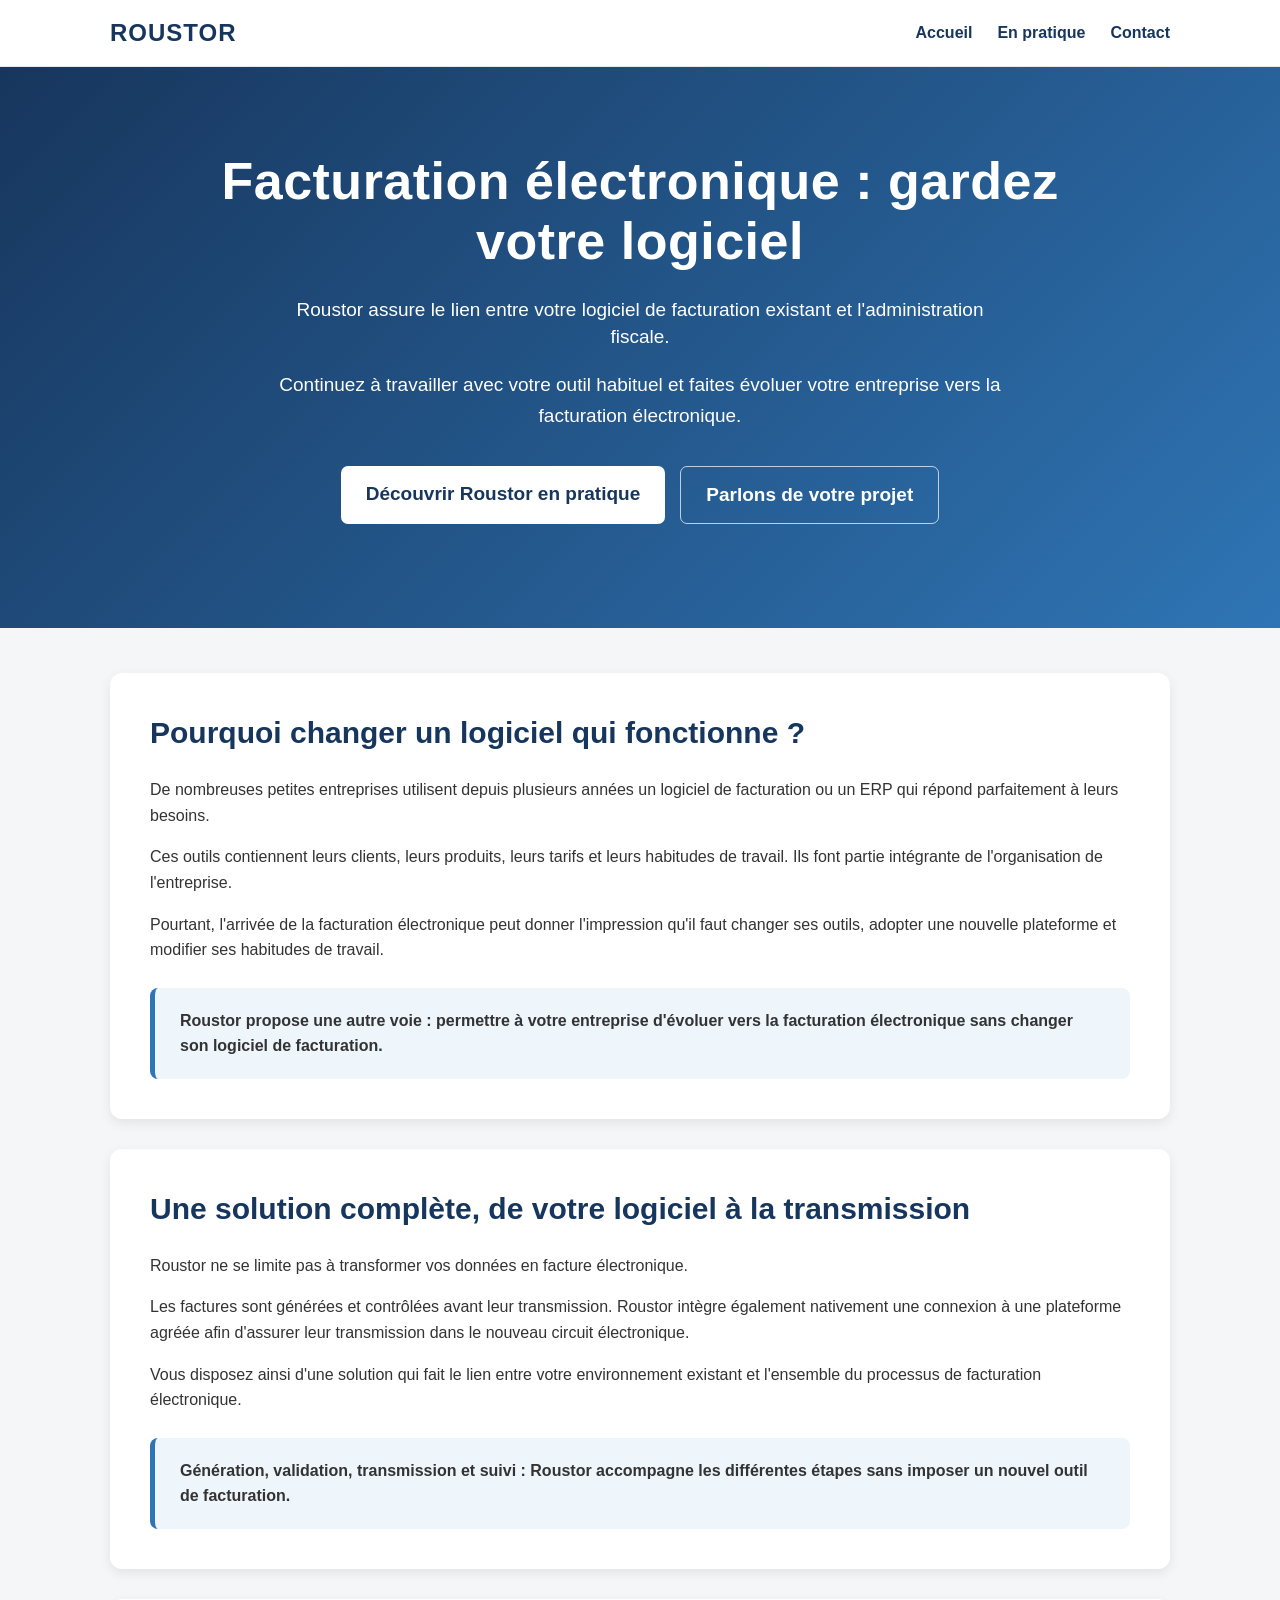
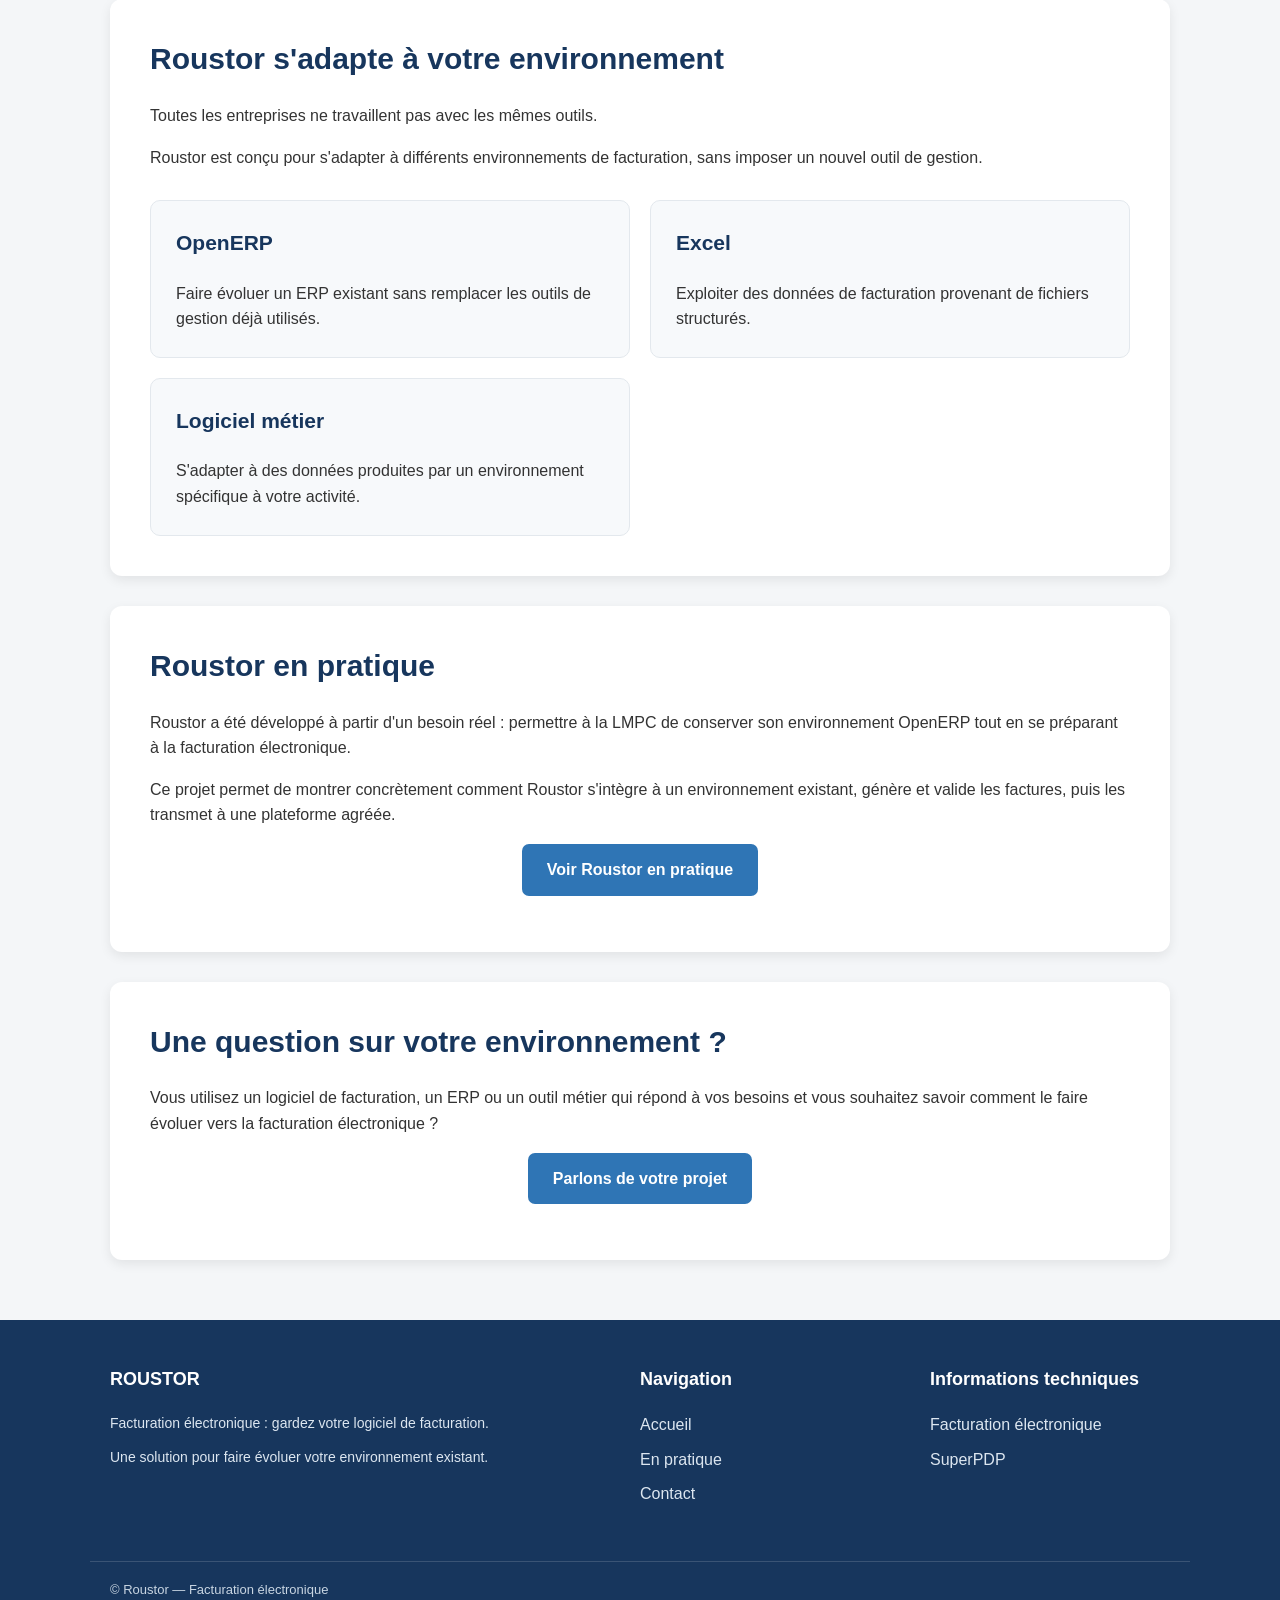
==== commit e4fee77d: "Première version présentable  site Roustor" ====
--- a/index.html
+++ b/index.html
@@ -149,62 +149,6 @@
 
     </div>
 
-    <p>
-        Vous conservez vos données, vos habitudes et votre
-        environnement de travail. Roustor s'adapte à votre
-        environnement pour accompagner cette évolution.
-    </p>
-
-    <p>
-        <strong>
-            Votre logiciel de facturation reste en place.
-            Votre entreprise évolue.
-        </strong>
-    </p>
-
-</section>
-
-
-
-<!-- =========================================================
-     LES SOLUTIONS POUR UNE PME
-     ========================================================= -->
-
-<section>
-
-    <h2>
-        Quelles solutions pour une PME ?
-    </h2>
-
-    <p>
-        Les petites entreprises disposent aujourd'hui
-        de nombreuses solutions pour se préparer à la
-        facturation électronique.
-    </p>
-
-    <p>
-        Certaines plateformes proposent de créer et de gérer
-        directement ses factures dans leur propre environnement.
-        Cette approche peut être très intéressante pour une
-        entreprise qui souhaite adopter un nouvel outil.
-    </p>
-
-    <p>
-        Mais ce n'est pas forcément la meilleure solution
-        lorsque l'entreprise possède déjà un logiciel qui
-        répond à ses besoins.
-    </p>
-
-    <div class="highlight">
-
-        <strong>
-            Roustor s'adresse à cette seconde situation :
-            lorsque l'on souhaite conserver son environnement
-            existant plutôt que de changer ses habitudes.
-        </strong>
-
-    </div>
-
 </section>
 
 
@@ -415,7 +359,7 @@
 
             <p>
                 Facturation électronique :
-                gardez votre logiciel.
+                gardez votre logiciel de facturation.
             </p>
 
             <p>
@@ -472,20 +416,8 @@
                 </li>
 
                 <li>
-                    <a href="factur-x-openerp.html">
-                        Factur-X
-                    </a>
-                </li>
-
-                <li>
-                    <a href="pdp-facturation-electronique-openerp.html">
-                        Plateforme agréée
-                    </a>
-                </li>
-
-                <li>
                     <a href="superpdp-openerp.html">
-                        Intégration SuperPDP
+                        SuperPDP
                     </a>
                 </li>
 
@@ -509,4 +441,4 @@
 
 </body>
 
-</html>+</html>
--- a/style.css
+++ b/style.css
@@ -313,6 +313,38 @@
 
 
 /* =========================================================
+   CAPTURE D'ÉCRAN
+   ========================================================= */
+
+.screenshot {
+    width: 100%;
+
+    margin: 35px auto 10px;
+
+    text-align: center;
+}
+
+.screenshot img {
+    display: block;
+
+    width: 100%;
+
+    max-width: 850px;
+
+    height: auto;
+
+    margin: 0 auto;
+
+    border: 1px solid #dfe5ea;
+
+    border-radius: 8px;
+
+    box-shadow:
+        0 6px 18px rgba(0,0,0,0.12);
+}
+
+
+/* =========================================================
    ALIGNEMENT
    ========================================================= */
 
@@ -337,6 +369,7 @@
     text-decoration: underline;
 }
 
+
 /* =========================================================
    FOOTER
    ========================================================= */
@@ -550,7 +583,16 @@
         grid-template-columns: 1fr;
     }
 
-}
+    .screenshot {
+        margin-top: 25px;
+    }
+
+    .screenshot img {
+        max-width: 100%;
+    }
+
+}
+
 
 /* =========================================================
    TABLEAU DE COMPARAISON
@@ -590,4 +632,120 @@
 
 .comparison-table tr:hover {
     background: #eef5fb;
+}
+
+
+/* =========================================================
+   FORMULAIRE DE CONTACT
+   ========================================================= */
+
+.contact-section {
+    text-align: center;
+}
+
+.contact-intro {
+    margin-bottom: 30px;
+}
+
+.contact-form-container {
+    max-width: 680px;
+    margin: 0 auto;
+    text-align: left;
+}
+
+.contact-form {
+    width: 100%;
+}
+
+.form-group {
+    margin-bottom: 22px;
+}
+
+.form-group label {
+    display: block;
+
+    margin-bottom: 7px;
+
+    color: #17365d;
+
+    font-weight: 600;
+}
+
+.form-group input,
+.form-group textarea,
+.form-group select {
+    width: 100%;
+
+    padding: 12px 14px;
+
+    border: 1px solid #d5dce3;
+
+    border-radius: 6px;
+
+    background: #fff;
+
+    color: #333;
+
+    font-family:
+        "Segoe UI",
+        Arial,
+        Helvetica,
+        sans-serif;
+
+    font-size: 16px;
+
+    line-height: 1.5;
+
+    transition:
+        border-color 0.15s ease,
+        box-shadow 0.15s ease;
+}
+
+.form-group input:focus,
+.form-group textarea:focus,
+.form-group select:focus {
+    outline: none;
+
+    border-color: #2f75b5;
+
+    box-shadow:
+        0 0 0 3px rgba(47,117,181,0.12);
+}
+
+.form-group textarea {
+    resize: vertical;
+}
+
+.form-group input::placeholder,
+.form-group textarea::placeholder {
+    color: #9aa5af;
+}
+
+.form-submit {
+    margin-top: 30px;
+
+    text-align: center;
+}
+
+.contact-email {
+    margin-top: 15px;
+
+    font-size: 14px;
+}
+
+
+/* =========================================================
+   FORMULAIRE MOBILE
+   ========================================================= */
+
+@media screen and (max-width: 750px) {
+
+    .contact-form-container {
+        max-width: 100%;
+    }
+
+    .form-group {
+        margin-bottom: 20px;
+    }
+
 }
